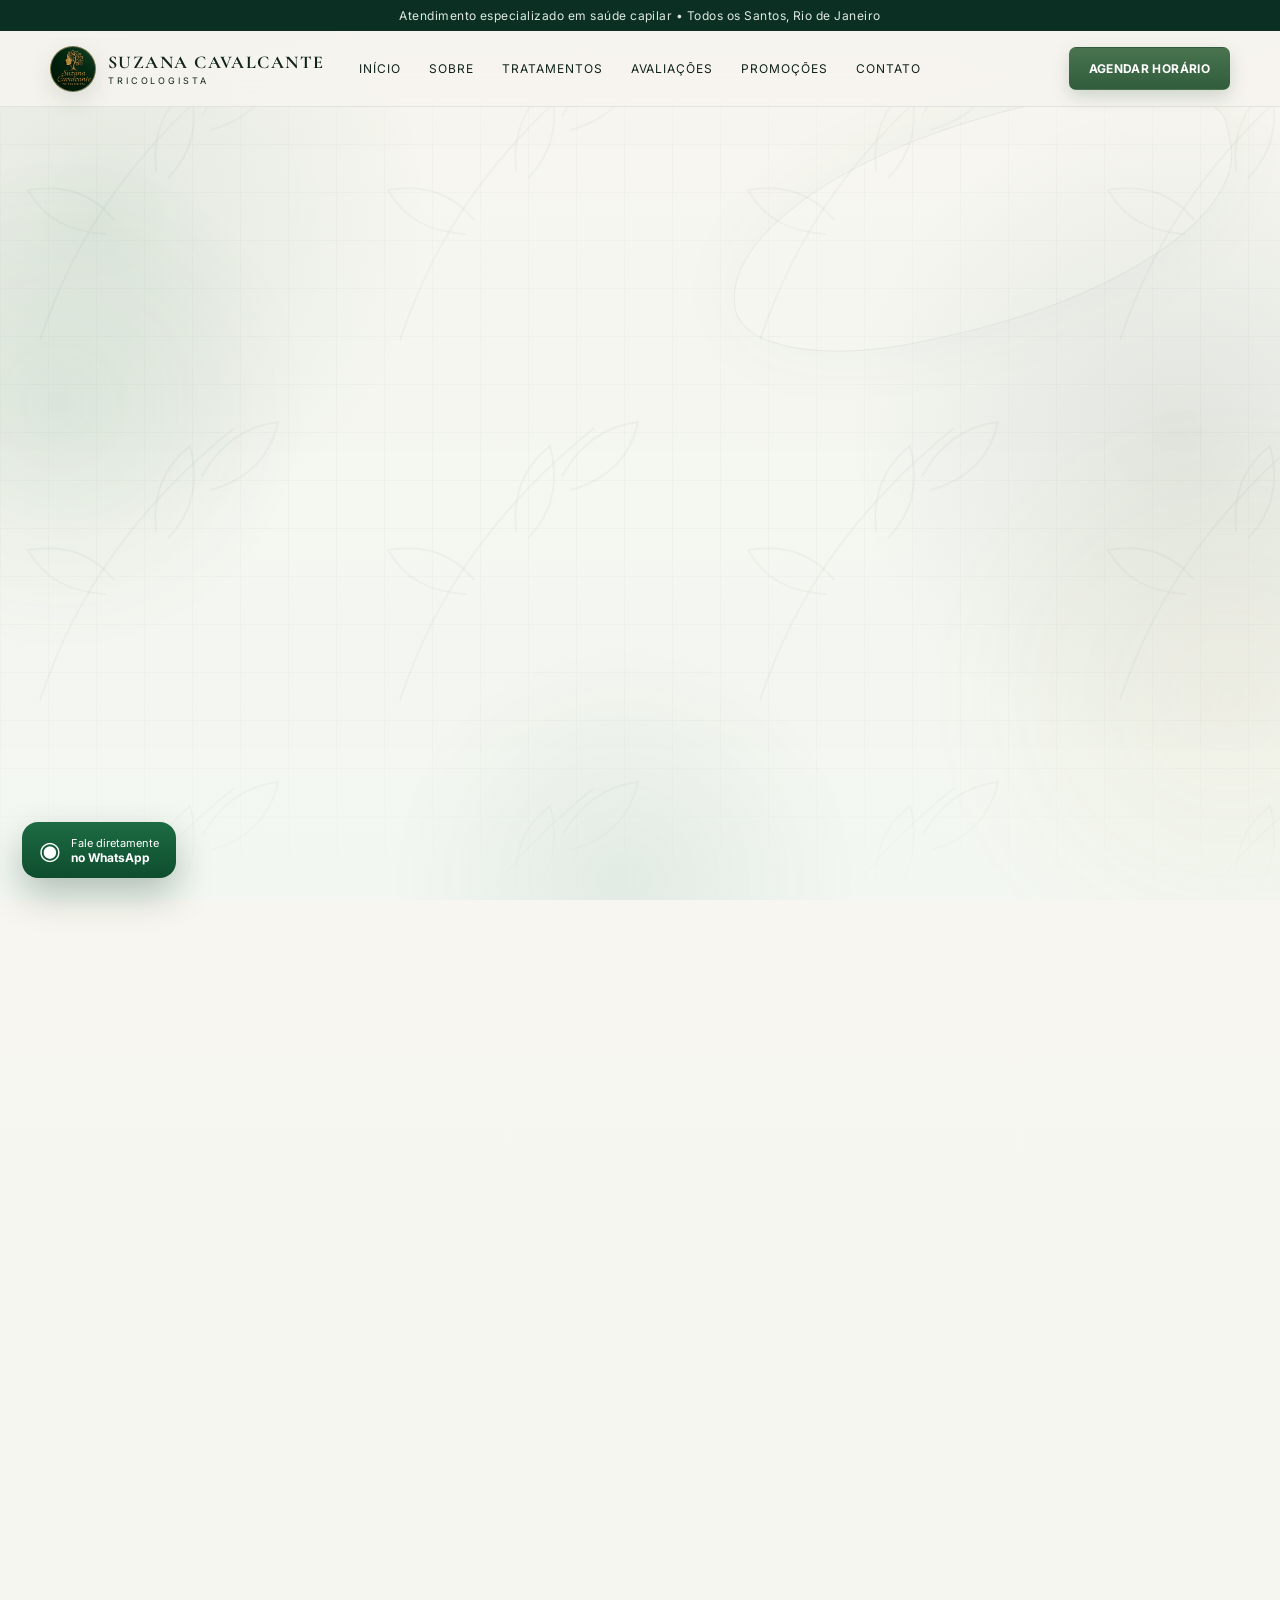
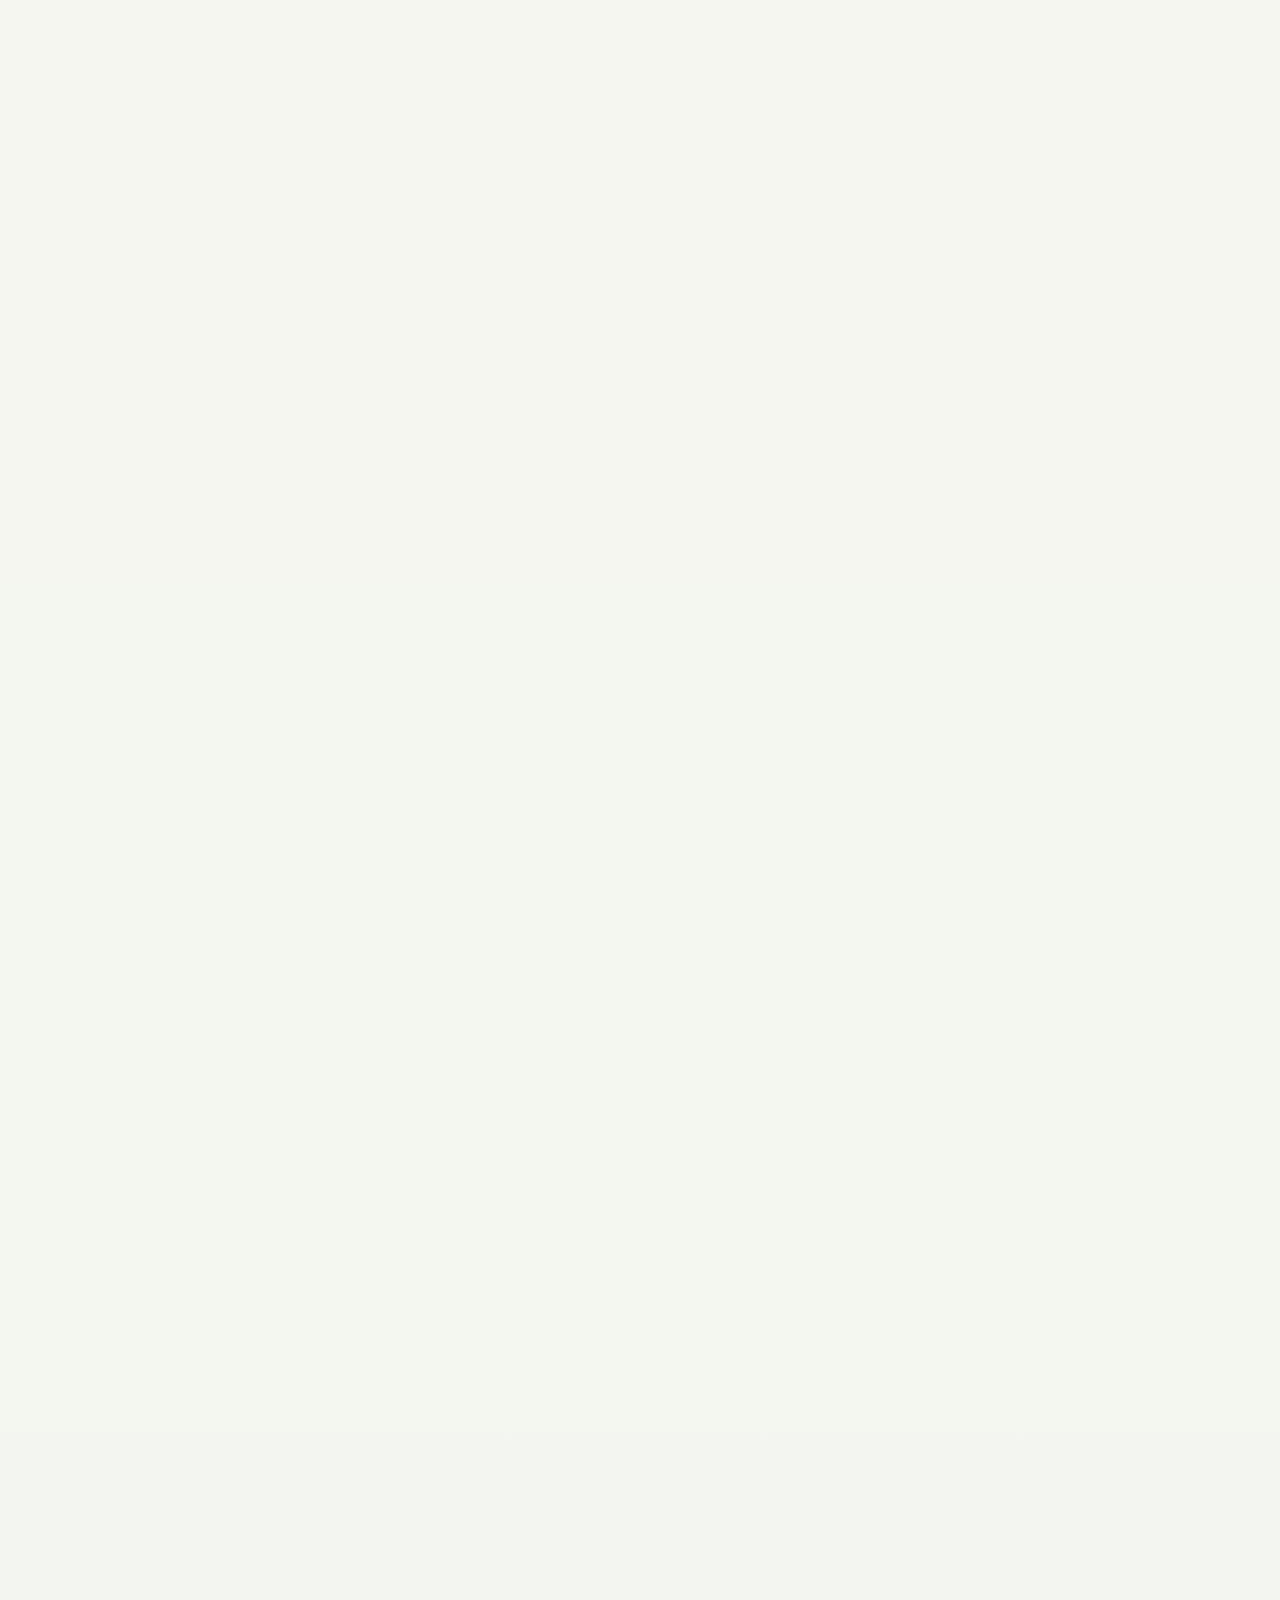
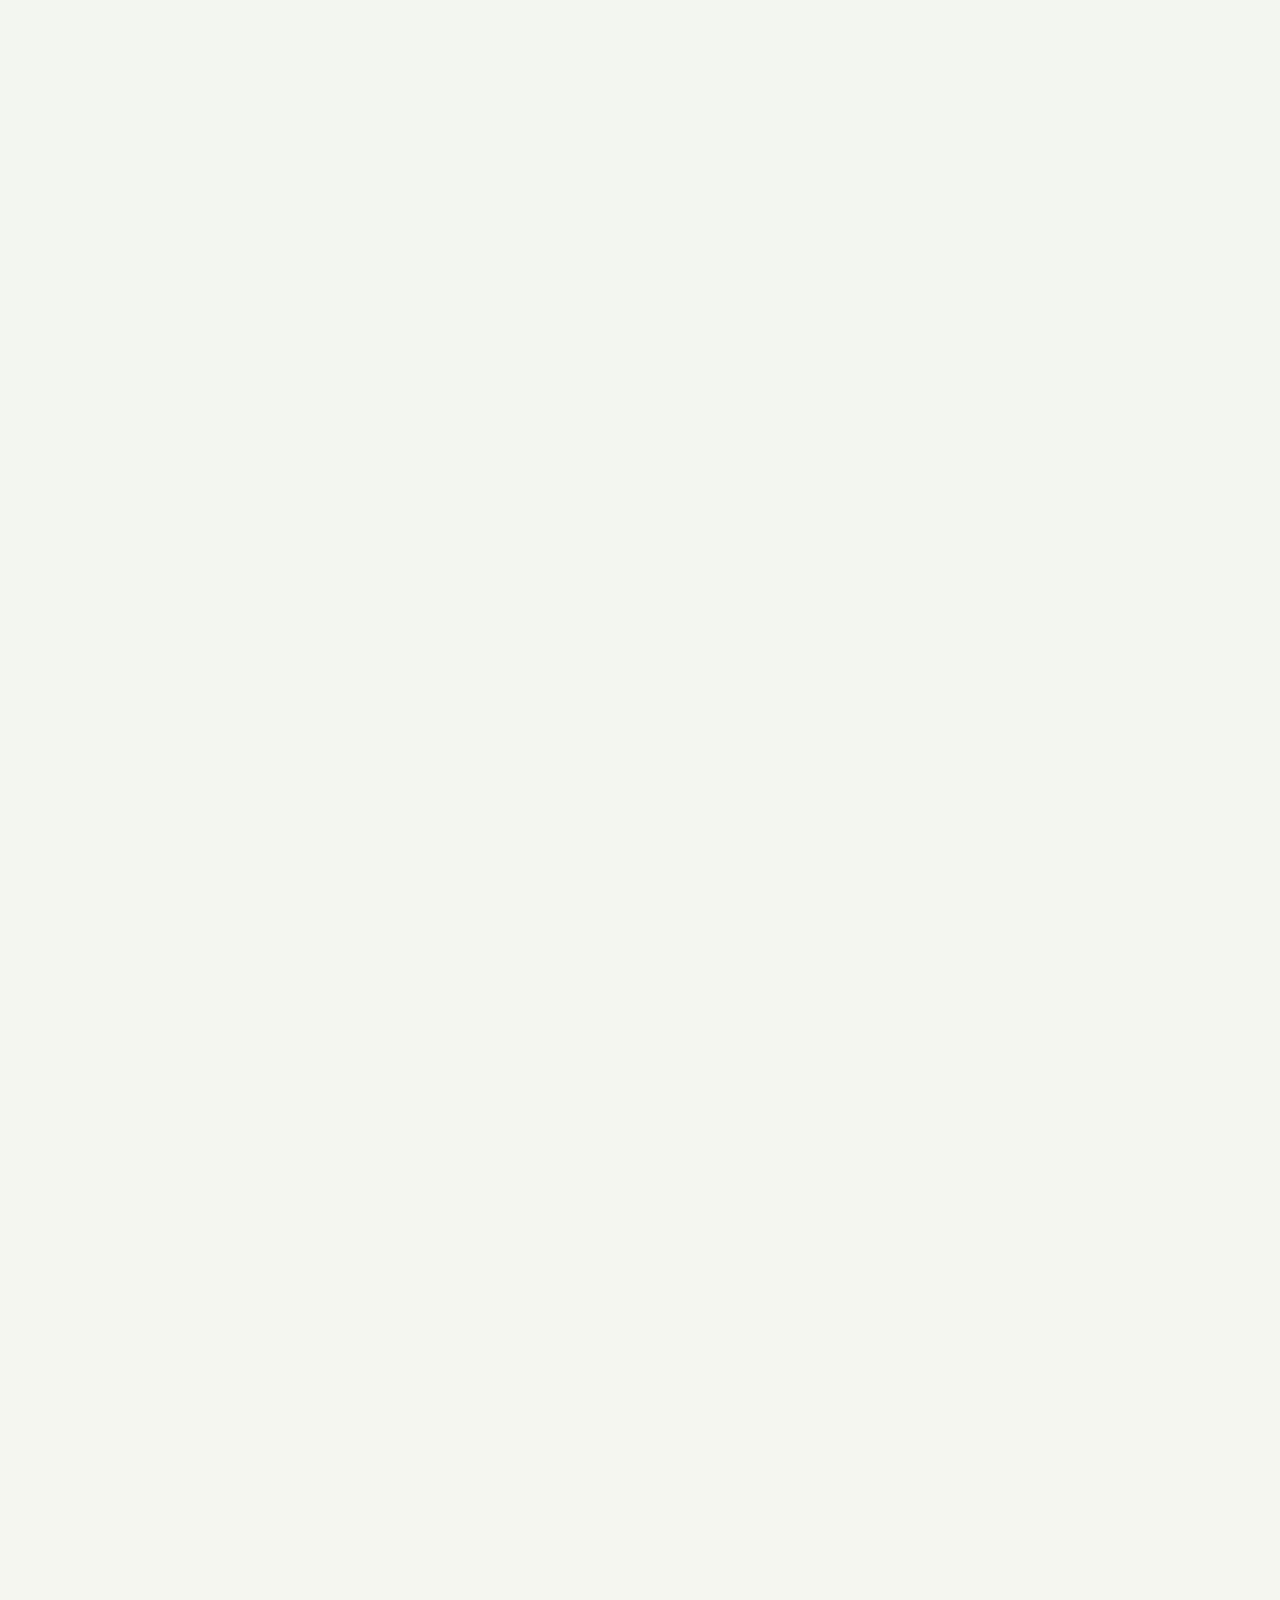
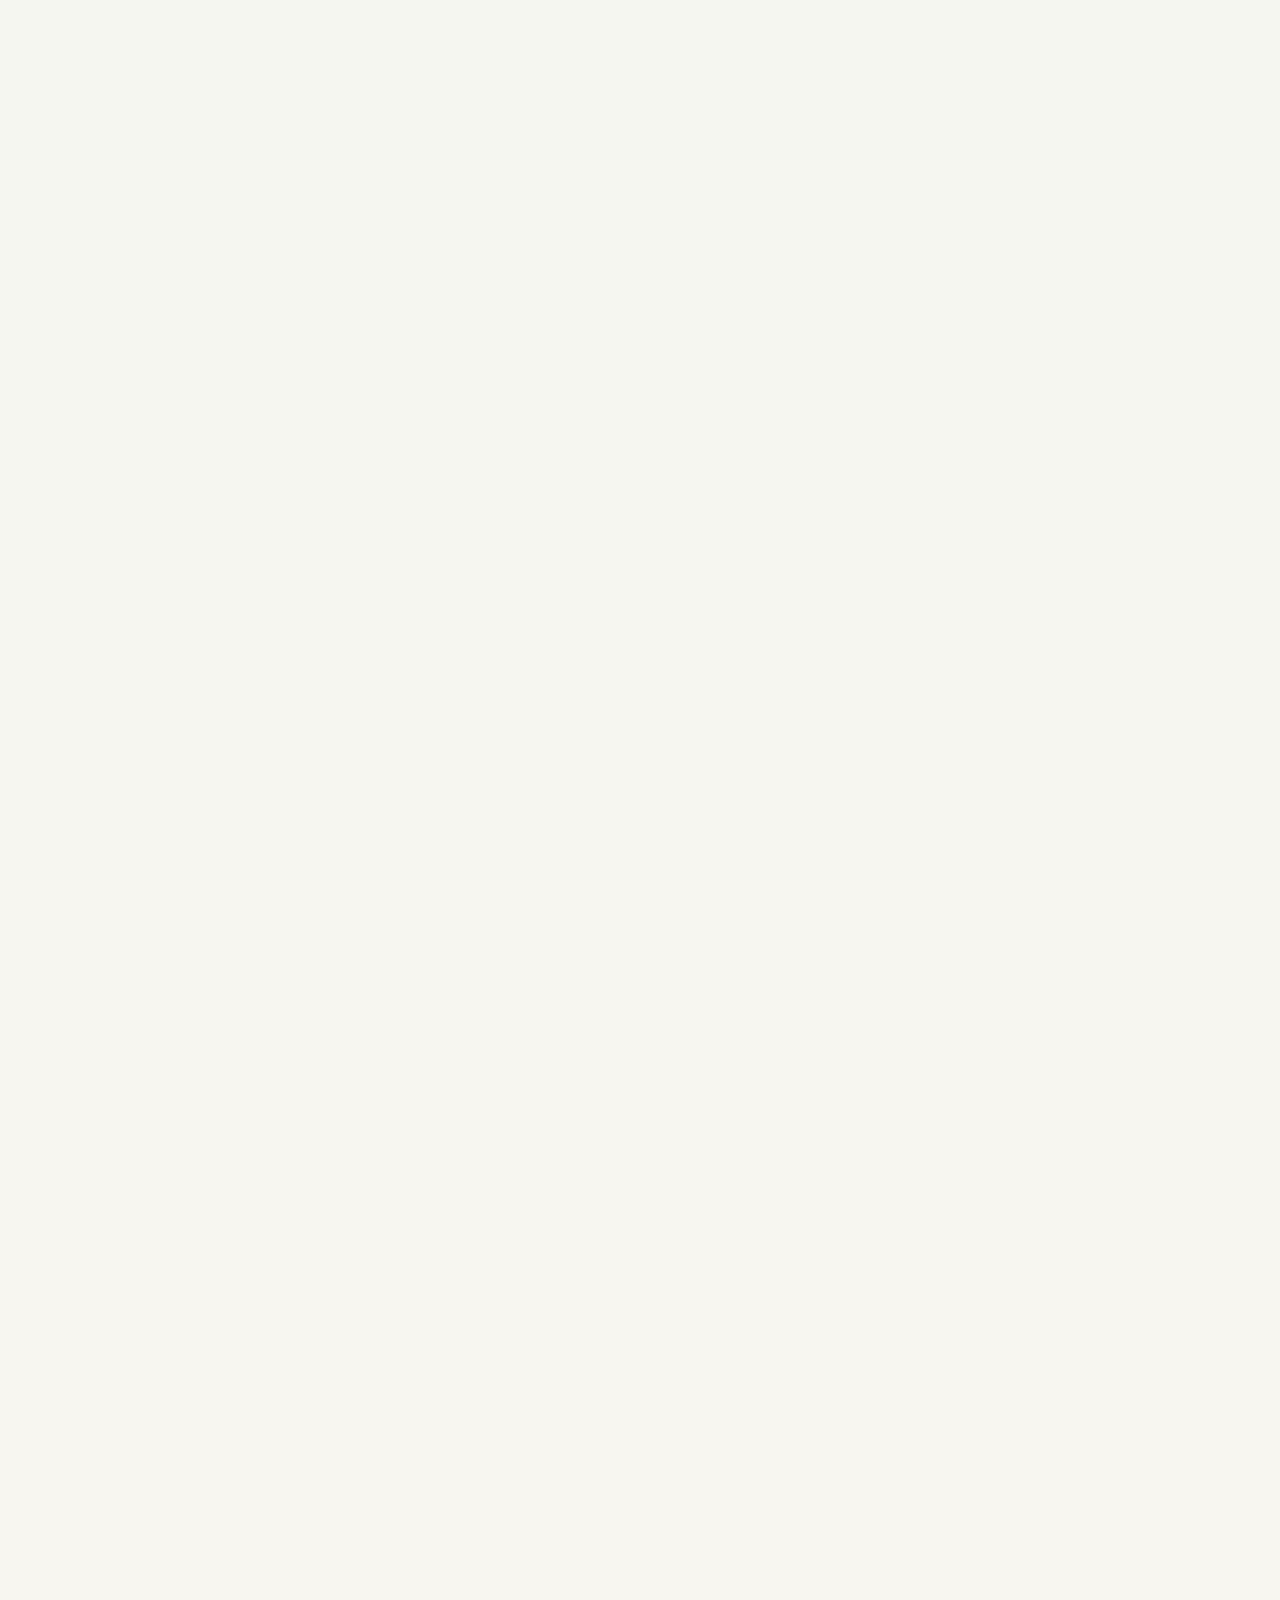
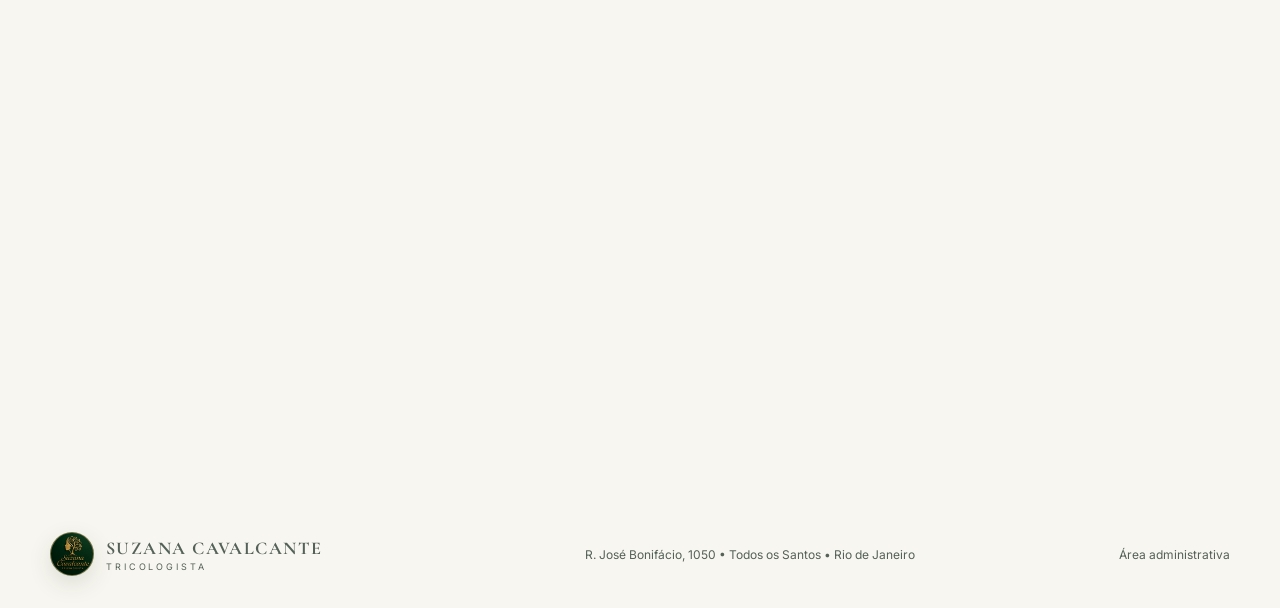
==== index.html @ 7ca91d5c "Add files via upload" ====
<!doctype html>
<html lang="pt-BR">
<head>
  <meta charset="utf-8" />
  <meta name="viewport" content="width=device-width, initial-scale=1" />
  <title>Dra. Suzana Cavalcante | Tricologia no Rio de Janeiro</title>
  <meta name="description" content="Avaliação tricoscópica, cuidado capilar personalizado e acompanhamento com a Dra. Suzana Cavalcante, no Rio de Janeiro." />
  <meta name="theme-color" content="#0b3023" />
  <link rel="preconnect" href="https://fonts.googleapis.com">
  <link rel="preconnect" href="https://fonts.gstatic.com" crossorigin>
  <link href="https://fonts.googleapis.com/css2?family=Cormorant+Garamond:ital,wght@0,600;0,700;1,600&family=Inter:wght@400;500;600;700&display=swap" rel="stylesheet">
  <link rel="stylesheet" href="styles.css" />
</head>
<body class="public-site">
  <div class="ambient-bg" aria-hidden="true"><i></i><i></i><i></i><span></span></div>
  <div class="topline">Atendimento especializado em saúde capilar • Todos os Santos, Rio de Janeiro</div>

  <header class="site-header" id="inicio">
    <a class="brand" href="#inicio" aria-label="Início"><span class="brand-mark"><img src="assets/logo-suzana.png" alt="Logo Suzana Cavalcante"></span><span><strong>SUZANA CAVALCANTE</strong><small>TRICOLOGISTA</small></span></a>
    <nav class="desktop-nav" aria-label="Principal"><a href="#inicio">Início</a><a href="#sobre">Sobre</a><a href="#tratamentos">Tratamentos</a><a href="#depoimentos">Avaliações</a><a href="#promocao">Promoções</a><a href="#contato">Contato</a></nav>
    <a class="btn btn-primary header-cta" href="#agendamento">Agendar horário</a>
    <button class="menu-btn" id="menuBtn" aria-label="Abrir menu">☰</button>
  </header>
  <nav class="mobile-nav" id="mobileNav"><a href="#inicio">Início</a><a href="#sobre">Sobre</a><a href="#tratamentos">Tratamentos</a><a href="#depoimentos">Avaliações</a><a href="#promocao">Promoções</a><a href="#contato">Contato</a><a href="#agendamento">Agendar horário</a></nav>

  <main>
    <section class="hero shell reveal premium-surface">
      <div class="hero-copy">
        <span class="eyebrow">TRICOLOGIA • SAÚDE DO COURO CABELUDO • TERAPIA CAPILAR</span>
        <h1 id="heroHeadline">Seu cabelo merece ser <em>compreendido</em> antes de ser tratado.</h1>
        <p id="heroSubtext">Queda, afinamento, oleosidade, coceira, descamação ou redução do volume podem ter diferentes causas. Por isso, aqui o tratamento não começa com um procedimento. <strong>Começa com uma investigação.</strong></p>
        <div class="hero-actions"><a class="btn btn-primary" href="#agendamento">Agendar uma avaliação</a><a class="btn btn-ghost" href="#sobre">Conhecer a Dra. Suzana</a></div>
        <div class="trust-row"><span>✓ Avaliação especializada</span><span>✓ Atendimento personalizado</span><span>✓ Acompanhamento individual</span></div>
      </div>
      <div class="hero-visual" id="heroVisual">
        <div class="botanical botanical-a">❧</div><div class="botanical botanical-b">❧</div>
        <div class="glass-orbit orbit-one"></div><div class="glass-orbit orbit-two"></div>
        <div class="experience-seal">EXPERIÊNCIA<br><strong>& DEDICAÇÃO</strong></div>
        <div class="photo-frame"><img id="heroImage" src="assets/suzana-hero.png" alt="Dra. Suzana Cavalcante" /></div>
        <div class="signature">Suzana Cavalcante<span>TRICOLOGISTA</span></div>
      </div>
    </section>

    <section class="care-method shell reveal section-glow" id="cuidado"><div class="section-heading"><span class="eyebrow green">CUIDADO INDIVIDUALIZADO</span><h2 id="careTitle">Não existe um tratamento perfeito para todo mundo. Existe o tratamento adequado para cada caso.</h2><p id="careText">Cada couro cabeludo é único. Durante o atendimento, avaliamos sua história, suas queixas, o couro cabeludo e os fios para compreender suas necessidades antes de definir qualquer protocolo.</p></div><div class="method-steps"><article><b>01</b><strong>Investigar</strong></article><article><b>02</b><strong>Entender</strong></article><article><b>03</b><strong>Tratar</strong></article><article><b>04</b><strong>Acompanhar</strong></article></div><p class="method-note">Sem protocolos genéricos e sem indicar procedimentos apenas porque são mais caros.</p></section>

    <section class="special-eval shell reveal premium-surface" id="avaliacao"><div class="section-heading"><span class="eyebrow">AVALIAÇÃO ESPECIALIZADA</span><h2>Tudo começa por aqui.</h2></div><div class="eval-grid"><article><span>01</span><h3>Consulta e anamnese</h3><p>Conversamos sobre sua queixa, quando ela começou, histórico, rotina e fatores que possam estar relacionados às alterações percebidas.</p></article><article><span>02</span><h3>Tricoscopia</h3><p>Uma análise detalhada do couro cabeludo e dos fios auxilia na identificação de alterações que precisam de atenção.</p></article><article><span>03</span><h3>Investigação laboratorial</h3><p>Quando houver indicação, exames laboratoriais podem complementar a investigação.</p></article><article><span>04</span><h3>Estratégia personalizada</h3><p>A partir da avaliação, é definido um plano de cuidados de acordo com as necessidades identificadas.</p></article></div><a class="btn btn-gold preselect-service" data-service="Avaliação Especializada" href="#agendamento">Quero agendar minha avaliação</a></section>

    <section class="treatments shell reveal" id="tratamentos"><div class="section-heading"><span class="eyebrow green">TRATAMENTOS</span><h2>Diferentes necessidades exigem diferentes estratégias.</h2><p>Os recursos terapêuticos são escolhidos de acordo com aquilo que for identificado durante a avaliação.</p></div><div class="treatment-grid" id="treatmentGrid"></div></section>

    <section class="philosophy shell reveal premium-surface" id="filosofia"><span class="eyebrow">MINHA FILOSOFIA</span><h2>Um tratamento eficiente não precisa ser o mais caro.</h2><p>Mais procedimentos não significam necessariamente um tratamento melhor. Acredito em utilizar aquilo que realmente possui propósito dentro do protocolo de cada paciente.</p><blockquote>“Não é sobre fazer tudo. É sobre fazer o que o seu caso precisa.”</blockquote><p>Meu compromisso é buscar uma estratégia coerente, personalizada e responsável, respeitando cada etapa do acompanhamento.</p></section>

    <section class="about shell reveal section-glow" id="sobre">
      <div class="about-art"><div class="about-photo glass-edge"><img src="assets/suzana-hero.png" alt="Dra. Suzana Cavalcante" /></div><div class="about-badge">30 anos de experiência no cuidado com cabelos</div></div>
      <div class="about-copy">
        <span class="eyebrow green">CONHEÇA A PROFISSIONAL</span>
        <h2 id="aboutTitle">Uma trajetória construída com coragem, experiência e propósito.</h2>
        <div id="aboutText" class="about-story"><p>Com 30 anos de experiência como cabeleireira, Suzana Cavalcante construiu sua vida profissional acompanhando de perto a relação das pessoas com os cabelos e com a autoestima.</p><p>Depois dos 50 anos, decidiu dar um novo passo na própria história: formou-se em Estética e aprofundou sua atuação em Tricologia. Hoje, reúne a experiência prática de décadas com um olhar técnico e individualizado para oferecer um atendimento acolhedor, cuidadoso e focado nas necessidades de cada pessoa.</p></div>
        <div class="mini-grid"><span><b>30 anos</b> de experiência capilar</span><span><b>Estética</b> formação profissional</span><span><b>Tricologia</b> atuação especializada</span><span><b>Atendimento</b> humano e individual</span></div>
      </div>
    </section>

    <section class="promo shell reveal premium-surface" id="promocao">
      <div class="promo-kicker">PROMOÇÃO<br>DA SEMANA</div>
      <div class="promo-body"><span class="eyebrow">DESTAQUE ESPECIAL</span><h2 id="promoTitle">SOS Queda Capilar</h2><p id="promoDescription">Para pacientes de primeira vez: avaliação especializada, tricoscopia, investigação das possíveis causas, orientação individualizada e planejamento inicial. São 4 encontros no total: avaliação + 3 sessões de tratamento capilar.</p><div class="promo-price" id="promoPriceWrap"><span id="promoOldPrice"></span><strong id="promoPrice"></strong></div></div>
      <div class="promo-side"><div class="product-art"><span></span><span></span><span></span></div><a class="btn btn-gold" href="#agendamento" id="promoCta">Quero meu SOS Queda Capilar</a></div>
    </section>

    <section class="appointments shell reveal" id="agendamento">
      <div class="section-heading"><span class="eyebrow green">AGENDAMENTO ONLINE</span><h2>Escolha seu horário com tranquilidade</h2><p>Você faz a solicitação em poucos passos. O horário fica pendente até a Dra. Suzana confirmar no painel.</p></div>
      <div class="booking-premium">
        <aside class="booking-guide glass-panel"><span class="eyebrow">PASSO A PASSO</span><h3>É simples agendar</h3><ol><li><b>1</b><div><strong>Escolha o atendimento</strong><span>Informe qual tipo de atendimento deseja.</span></div></li><li><b>2</b><div><strong>Selecione data e horário</strong><span>Você verá apenas horários livres.</span></div></li><li><b>3</b><div><strong>Preencha seus dados</strong><span>Nome e WhatsApp para receber o retorno.</span></div></li><li><b>4</b><div><strong>Aguarde a confirmação</strong><span>A Dra. Suzana analisa e confirma o pedido.</span></div></li></ol><div class="secure-note">✓ Seus dados são utilizados somente para organizar o atendimento.</div></aside>
        <div class="booking-card glass-light premium-surface">
          <div class="booking-progress"><span class="active"><b>1</b> Atendimento</span><span><b>2</b> Data e hora</span><span><b>3</b> Seus dados</span></div>
          <div class="booking-grid">
            <label>Tipo de atendimento<select id="serviceSelect"><option>Avaliação Especializada</option><option>SOS Queda Capilar</option><option>Queda Capilar</option><option>Oleosidade e Saúde do Couro Cabeludo</option><option>Afinamento e Rarefação</option><option>Detox e Terapia Capilar</option><option>Microagulhamento Capilar</option><option>Realinhamento Capilar</option><option>Retorno</option></select></label>
            <label>Data desejada<input id="dateInput" type="date" /></label>
            <div class="slots"><span>Horários disponíveis</span><small>Selecione uma opção abaixo.</small><div id="slots"></div></div>
            <label>Seu nome completo<input id="nameInput" type="text" placeholder="Digite seu nome" /></label>
            <label>Seu WhatsApp<input id="phoneInput" type="tel" placeholder="(21) 99999-9999" /></label>
            <label class="full">Observações <small>(opcional)</small><textarea id="notesInput" rows="3" placeholder="Se quiser, deixe uma observação para a Dra. Suzana"></textarea></label>
          </div>
          <div class="booking-summary" id="bookingSummary"><span>Seu pedido</span><strong>Escolha uma data e um horário</strong><small>Após enviar, você receberá a confirmação da clínica.</small></div>
          <div class="booking-confirm-row"><div><strong>Solicitação sem pagamento</strong><span>O envio não confirma automaticamente o horário.</span></div><button class="btn btn-primary" id="bookBtn" type="button">Enviar solicitação →</button></div>
          <p class="booking-status" id="bookingStatus"></p>
        </div>
      </div>
    </section>

    <section class="reviews-section shell reveal" id="depoimentos">
      <div class="reviews-intro centered"><span class="eyebrow green">SUA EXPERIÊNCIA IMPORTA</span><h2>Conte para a Dra. Suzana como foi seu atendimento.</h2><p>Seu comentário será enviado para análise e só será publicado depois da aprovação da profissional.</p></div>
      <div class="review-form-card glass-light premium-surface review-form-wide">
        <div class="review-form-head"><div><small>DEIXE SUA AVALIAÇÃO</small><h3>Como foi sua experiência?</h3><p>Leva menos de um minuto.</p></div><span class="review-heart">♡</span></div>
        <div class="review-fields-grid"><label>Seu nome<input id="reviewName" type="text" placeholder="Digite seu nome" /></label><div class="rating-picker"><span>Sua nota</span><div id="starPicker" aria-label="Escolha de 1 a 5 estrelas"><button data-rating="1" aria-label="1 estrela">★</button><button data-rating="2" aria-label="2 estrelas">★</button><button data-rating="3" aria-label="3 estrelas">★</button><button data-rating="4" aria-label="4 estrelas">★</button><button data-rating="5" aria-label="5 estrelas">★</button></div><small id="ratingLabel">Selecione de 1 a 5 estrelas</small></div></div>
        <label>Seu comentário<textarea id="reviewComment" rows="4" placeholder="Conte como foi seu atendimento, o cuidado recebido e sua experiência"></textarea></label>
        <label class="photo-upload">Sua foto <small>(opcional)</small><input id="reviewPhoto" type="file" accept="image/png,image/jpeg,image/webp" /><span>Adicionar uma foto opcional</span></label>
        <div class="review-submit-row"><button class="btn btn-primary" id="sendReview" type="button">Enviar minha avaliação</button><p id="reviewStatus" class="review-status"></p></div>
      </div>
      <div class="approved-reviews-block">
        <div class="approved-title"><div><span class="eyebrow green">EXPERIÊNCIAS REAIS</span><h2>Avaliações aprovadas</h2></div><div class="rating-summary"><strong id="ratingAverage">5,0</strong><div><div class="stars">★★★★★</div><small id="ratingCount">Experiências compartilhadas</small></div></div></div>
        <div class="testimonial-track responsive-reviews" id="testimonialTrack"></div>
      </div>
    </section>
    <section class="faq shell reveal"><div class="section-heading"><span class="eyebrow green">DÚVIDAS FREQUENTES</span><h2>Antes da sua avaliação</h2></div><div class="faq-list"><details><summary>Como funciona a primeira avaliação?</summary><p>A Dra. Suzana conversa com você, entende sua queixa e realiza a avaliação necessária para orientar os próximos passos.</p></details><details><summary>Preciso levar exames?</summary><p>Se você tiver exames recentes relacionados ao seu quadro, pode levá-los. A necessidade de outros exames poderá ser orientada durante o atendimento.</p></details><details><summary>Como faço para agendar?</summary><p>Use o formulário de agendamento desta página ou fale diretamente pelo WhatsApp.</p></details></div></section>

    <section class="final-cta reveal premium-surface"><div><span class="eyebrow">CUIDADO PERSONALIZADO</span><h2>Seu cabelo conta uma história.<br><em>Cuide dele com quem entende.</em></h2></div><div><a class="btn btn-gold" href="#agendamento">Agendar minha avaliação</a><a class="btn btn-light" target="_blank" rel="noopener" href="https://wa.me/5521983820045">Falar com a Dra. Suzana</a></div></section>
  </main>

  <a class="whatsapp-float" target="_blank" rel="noopener" href="https://wa.me/5521983820045" aria-label="WhatsApp"><span>◉</span><div>Fale diretamente<br><strong>no WhatsApp</strong></div></a>
  <footer><div class="brand footer-brand"><span class="brand-mark"><img src="assets/logo-suzana.png" alt="Logo Suzana Cavalcante"></span><span><strong>SUZANA CAVALCANTE</strong><small>TRICOLOGISTA</small></span></div><div>R. José Bonifácio, 1050 • Todos os Santos • Rio de Janeiro</div><div><a href="admin.html">Área administrativa</a></div></footer>
  <script src="app.js"></script>
</body>
</html>
---- styles.css ----
:root{--off:#f7f5ef;--forest:#0b3023;--forest2:#103b2a;--green:#365e40;--gold:#c9a45c;--ink:#10231b;--muted:#657169;--line:#dedfd8;--white:#fff;--shadow:0 18px 60px rgba(11,48,35,.12)}*{box-sizing:border-box}html{scroll-behavior:smooth}body{margin:0;background:var(--off);color:var(--ink);font-family:Inter,system-ui,sans-serif}a{color:inherit;text-decoration:none}button,input,select,textarea{font:inherit}.topline{background:var(--forest);color:#dfe9e2;text-align:center;padding:8px 18px;font-size:12px;letter-spacing:.04em}.site-header{height:76px;background:rgba(247,245,239,.95);backdrop-filter:blur(12px);display:grid;grid-template-columns:1fr auto 1fr;align-items:center;padding:0 max(24px,calc((100vw - 1180px)/2));position:sticky;top:0;z-index:30;border-bottom:1px solid rgba(16,35,27,.07)}.brand{display:inline-flex;align-items:center;gap:12px}.brand-mark{width:42px;height:42px;border:1px solid var(--gold);border-radius:50%;display:grid;place-items:center;font-family:"Cormorant Garamond";font-size:20px;color:var(--forest)}.brand strong{display:block;font-family:"Cormorant Garamond";font-size:18px;letter-spacing:.08em}.brand small{display:block;font-size:9px;letter-spacing:.32em;margin-top:2px}.desktop-nav{display:flex;gap:28px;font-size:12px;text-transform:uppercase;letter-spacing:.08em}.desktop-nav a{position:relative}.desktop-nav a:after{content:"";position:absolute;height:1px;background:var(--gold);left:0;right:100%;bottom:-7px;transition:.25s}.desktop-nav a:hover:after{right:0}.header-cta{justify-self:end}.menu-btn{display:none;background:none;border:0;font-size:26px}.mobile-nav{display:none}.shell{width:min(1180px,calc(100% - 40px));margin-inline:auto}.btn{display:inline-flex;align-items:center;justify-content:center;border-radius:7px;padding:13px 19px;border:1px solid transparent;font-weight:700;font-size:12px;letter-spacing:.03em;text-transform:uppercase;cursor:pointer;transition:.25s}.btn:hover{transform:translateY(-2px)}.btn-primary{background:linear-gradient(180deg,#4a744f,#315d3d);color:#fff;box-shadow:0 7px 18px rgba(18,64,38,.18)}.btn-gold{background:linear-gradient(180deg,#e1c47f,#c39b4e);color:#1f2a22}.btn-outline{border-color:#bec8c1;background:transparent;color:var(--forest)}.btn-light{background:#fff;color:var(--forest)}.hero{margin-top:24px;min-height:520px;display:grid;grid-template-columns:1.05fr .95fr;border-radius:20px;overflow:hidden;background:radial-gradient(circle at 80% 20%,#174d36 0,transparent 35%),linear-gradient(120deg,#08281c,#0d3a28 58%,#092719);box-shadow:var(--shadow);position:relative}.hero:before{content:"";position:absolute;inset:0;background:linear-gradient(90deg,rgba(255,255,255,.02),transparent);pointer-events:none}.hero-copy{padding:64px 52px;display:flex;flex-direction:column;justify-content:center;color:#fff;z-index:2}.eyebrow{font-size:11px;letter-spacing:.18em;color:#d6b568;font-weight:700}.eyebrow.green{color:var(--green)}h1,h2{font-family:"Cormorant Garamond",serif}.hero h1{font-size:62px;line-height:.92;margin:14px 0 20px;font-weight:600;max-width:560px}.hero h1 em{display:block;color:#d9b56c;font-weight:600}.hero p{color:#d7e2dc;max-width:530px;line-height:1.7}.hero-actions{display:flex;align-items:center;gap:18px;margin-top:18px}.video-link{border:0;background:transparent;color:#fff;display:flex;align-items:center;gap:9px;cursor:pointer;text-transform:uppercase;font-size:10px;font-weight:700}.play{width:38px;height:38px;border-radius:50%;background:#fff;color:var(--forest);display:grid;place-items:center;box-shadow:0 0 0 3px rgba(201,164,92,.55)}.trust-row{display:flex;gap:20px;flex-wrap:wrap;margin-top:30px;font-size:11px;color:#b9cbbf}.hero-visual{position:relative;min-height:520px;overflow:hidden}.photo-frame{position:absolute;inset:20px 20px 0 0;border-radius:18px 18px 0 0;overflow:hidden;mask-image:linear-gradient(to top,transparent 0,#000 16%,#000 100%)}.photo-frame:after{content:"";position:absolute;inset:0;background:linear-gradient(90deg,rgba(11,48,35,.65) 0%,rgba(11,48,35,.1) 35%,rgba(11,48,35,.08) 70%,rgba(11,48,35,.35));mix-blend-mode:multiply}.photo-frame img{width:100%;height:100%;object-fit:cover;object-position:center 58%;filter:saturate(.72) contrast(1.03)}.experience-seal{position:absolute;z-index:4;right:35px;top:110px;width:112px;height:112px;border:1px solid #e5c781;border-radius:50%;display:grid;place-items:center;text-align:center;color:#f2e4c4;font-size:10px;background:rgba(201,164,92,.15);box-shadow:0 0 0 6px rgba(201,164,92,.08)}.experience-seal strong{display:block;font-size:11px}.signature{position:absolute;right:38px;bottom:38px;z-index:5;color:#d5b466;font-family:"Cormorant Garamond";font-size:27px;font-style:italic}.signature span{display:block;font-family:Inter;font-size:8px;letter-spacing:.28em;color:#fff;text-align:right}.botanical{position:absolute;color:#7e986e;opacity:.4;font-size:130px;z-index:3;transform:rotate(-35deg)}.botanical-a{right:18px;top:18px}.botanical-b{left:15px;bottom:-30px;transform:rotate(150deg)}.feature-strip{display:grid;grid-template-columns:repeat(4,1fr);gap:12px;margin-top:-1px;background:#f4f2ec;padding:20px;border-radius:0 0 16px 16px;box-shadow:var(--shadow)}.feature-strip article{background:#faf9f5;border:1px solid #e6e2d9;border-radius:10px;padding:18px;display:flex;gap:13px;transition:.25s}.feature-strip article:hover{transform:translateY(-4px);box-shadow:0 12px 30px rgba(15,50,33,.08)}.feature-strip .icon{font-size:24px;color:var(--green)}.feature-strip h3{font-size:12px;text-transform:uppercase;margin:0 0 8px}.feature-strip p{font-size:11px;line-height:1.6;color:#606c64;margin:0}.about{display:grid;grid-template-columns:.9fr 1.1fr;gap:64px;align-items:center;padding-top:90px;padding-bottom:90px}.about-art{position:relative}.about-photo{height:500px;border-radius:24px;overflow:hidden;box-shadow:var(--shadow)}.about-photo img{width:100%;height:100%;object-fit:cover;object-position:center 56%;filter:saturate(.8)}.about-badge{position:absolute;right:-20px;bottom:30px;background:#fff;padding:18px 22px;border-left:4px solid var(--gold);box-shadow:var(--shadow);font-size:12px;font-weight:700;max-width:210px}.about-copy h2,.section-heading h2,.contact-card h2{font-size:46px;line-height:1.05;margin:10px 0 20px}.about-copy p{line-height:1.8;color:var(--muted)}.mini-grid{display:grid;grid-template-columns:repeat(2,1fr);gap:12px;margin-top:24px}.mini-grid span{border:1px solid var(--line);padding:14px;border-radius:8px;background:#fbfaf6;font-size:12px}.promo{min-height:210px;background:linear-gradient(105deg,#0a2b1f,#0b3928 60%,#0a261d);border-radius:18px;color:#fff;display:grid;grid-template-columns:220px 1fr 280px;align-items:center;overflow:hidden;position:relative;box-shadow:var(--shadow);margin-bottom:90px}.promo:before,.promo:after{content:"❧";position:absolute;color:#71896d;opacity:.25;font-size:160px}.promo:before{left:140px;top:-65px;transform:rotate(-25deg)}.promo:after{right:240px;bottom:-120px}.promo-kicker{font-family:"Cormorant Garamond";font-size:26px;color:#d7b66e;line-height:1.1;padding-left:38px;z-index:2}.promo-body{padding:35px;z-index:2}.promo-body h2{font-size:36px;margin:6px 0}.promo-body p{font-size:13px;max-width:560px;color:#d6e0da}.promo-price{display:flex;gap:14px;align-items:center;margin-top:13px}.promo-price span{text-decoration:line-through;color:#a7b3ac}.promo-price strong{font-size:22px}.promo-side{display:flex;flex-direction:column;align-items:center;gap:14px;z-index:2}.product-art{height:100px;display:flex;align-items:flex-end;gap:7px}.product-art span{display:block;width:34px;height:76px;background:linear-gradient(180deg,#fff,#d8ddd8);border-radius:7px 7px 2px 2px;box-shadow:0 8px 18px #0004}.product-art span:nth-child(2){height:105px;width:44px}.product-art span:nth-child(3){height:88px;width:29px}.appointments{padding-bottom:90px}.section-heading{text-align:center;max-width:720px;margin:0 auto 32px}.section-heading p{color:var(--muted)}.booking-card{background:#fff;border:1px solid #e0e2dc;border-radius:18px;padding:26px;box-shadow:var(--shadow);max-width:980px;margin:auto}.booking-steps{display:grid;grid-template-columns:repeat(4,1fr);gap:8px;margin-bottom:25px}.booking-steps span{padding:11px;border-radius:8px;background:#f0f2ed;color:#7a857f;text-align:center;font-size:11px;text-transform:uppercase;font-weight:700}.booking-steps .active{background:var(--forest);color:#fff}.booking-grid{display:grid;grid-template-columns:repeat(2,1fr);gap:16px}.booking-grid label,.form-panel label{font-size:12px;font-weight:700;display:flex;flex-direction:column;gap:8px}.booking-grid input,.booking-grid select,.booking-grid textarea,.form-panel input,.form-panel select,.form-panel textarea{border:1px solid #d7ddd8;border-radius:8px;padding:12px;background:#fbfcfa;outline:none}.booking-grid input:focus,.booking-grid select:focus,.booking-grid textarea:focus{border-color:var(--green);box-shadow:0 0 0 3px rgba(54,94,64,.1)}.full{grid-column:1/-1}.slots{grid-column:1/-1}.slots>span{font-size:12px;font-weight:700}.slots div{display:flex;flex-wrap:wrap;gap:8px;margin-top:10px}.slot{border:1px solid #ccd5ce;background:#fff;border-radius:6px;padding:9px 13px;cursor:pointer;font-size:12px}.slot.selected{background:var(--forest);color:#fff}.booking-card>.btn{margin-top:20px}.booking-status{font-size:12px;color:var(--green)}.testimonials{display:grid;grid-template-columns:240px 1fr;gap:20px;align-items:stretch;margin-bottom:90px}.rating-panel{background:#fff;border:1px solid #e2e2dc;border-radius:14px;padding:24px}.rating-panel>span{font-family:"Cormorant Garamond";font-weight:700;font-size:20px;display:block}.rating-panel strong{display:block;font-size:48px;margin-top:20px}.stars{color:#d2a749;letter-spacing:2px}.rating-panel small{color:#7a857f}.testimonial-track{display:grid;grid-auto-flow:column;grid-auto-columns:minmax(250px,1fr);gap:14px;overflow-x:auto;scroll-snap-type:x mandatory;padding-bottom:4px}.testimonial-track article{scroll-snap-align:start;background:#fff;border:1px solid #e3e3dd;border-radius:14px;padding:23px;min-height:180px}.testimonial-track p{line-height:1.7;color:#4f5e55}.testimonial-track strong{font-size:12px}.location{display:grid;grid-template-columns:.9fr 1.1fr;gap:18px;margin-bottom:90px}.contact-card{background:#fff;border-radius:18px;padding:36px;box-shadow:var(--shadow)}.contact-card p{line-height:1.7;color:#56645c}.contact-actions{display:flex;gap:10px;margin-top:24px}.location iframe{width:100%;height:100%;min-height:440px;border:0;border-radius:18px;box-shadow:var(--shadow);filter:saturate(.75)}.faq{padding-bottom:90px}.faq-list{max-width:860px;margin:auto}.faq-list details{background:#fff;border:1px solid #e1e3dc;border-radius:12px;padding:18px 20px;margin-bottom:10px}.faq-list summary{font-weight:700;cursor:pointer}.faq-list p{color:var(--muted);line-height:1.7}.final-cta{background:var(--forest);color:#fff;padding:55px max(24px,calc((100vw - 1180px)/2));display:flex;align-items:center;justify-content:space-between;gap:30px}.final-cta h2{font-size:42px;margin:8px 0 0}.final-cta h2 em{color:#d8b770}.final-cta>div:last-child{display:flex;gap:10px;flex-wrap:wrap}footer{padding:32px max(24px,calc((100vw - 1180px)/2));display:grid;grid-template-columns:1fr 1fr auto;align-items:center;gap:20px;font-size:12px;color:#536158}.footer-brand .brand-mark{width:36px;height:36px}.whatsapp-float{position:fixed;left:22px;bottom:22px;background:linear-gradient(180deg,#1d6b43,#0e4d2e);color:white;border-radius:16px;padding:13px 17px;display:flex;align-items:center;gap:10px;box-shadow:0 16px 36px rgba(8,51,30,.28);z-index:20;font-size:11px}.whatsapp-float>span{font-size:25px}.whatsapp-float strong{font-size:12px}.modal{position:fixed;inset:0;background:#0008;display:none;place-items:center;z-index:60}.modal.open{display:grid}.modal-box{background:#fff;border-radius:16px;padding:30px;max-width:420px;width:calc(100% - 40px);position:relative}.modal-box button{position:absolute;right:12px;top:10px;background:none;border:0;font-size:24px}.reveal{opacity:0;transform:translateY(18px);transition:.7s ease}.reveal.visible{opacity:1;transform:none}
/* admin */.admin-body{display:grid;grid-template-columns:270px 1fr;min-height:100vh;background:#f3f1eb}.admin-sidebar{background:var(--forest);color:#fff;padding:24px 18px;display:flex;flex-direction:column;position:sticky;top:0;height:100vh}.admin-sidebar .brand{color:#fff}.admin-sidebar .brand-mark{color:#e4c77f}.admin-sidebar nav{display:grid;gap:6px;margin-top:36px}.admin-sidebar nav button{border:0;background:transparent;color:#c7d4cc;text-align:left;padding:12px 14px;border-radius:8px;cursor:pointer}.admin-sidebar nav button.active,.admin-sidebar nav button:hover{background:#ffffff12;color:#fff}.admin-back{margin-top:auto;color:#fff;border-color:#ffffff55}.admin-main{padding:30px}.admin-top{display:flex;justify-content:space-between;align-items:center;margin-bottom:25px}.admin-top small{letter-spacing:.15em;color:#6d7b73}.admin-top h1{margin:4px 0 0;font-size:36px}.admin-dot{width:44px;height:44px;border-radius:50%;background:var(--forest);color:#fff;display:grid;place-items:center;font-family:"Cormorant Garamond"}.admin-tab{display:none}.admin-tab.active{display:block}.admin-cards{display:grid;grid-template-columns:repeat(4,1fr);gap:14px;margin-bottom:18px}.admin-cards article,.admin-panel{background:#fff;border:1px solid #e1e2dc;border-radius:14px;padding:20px}.admin-cards span{font-size:11px;color:#6f7a74;text-transform:uppercase}.admin-cards strong{display:block;font-size:28px;margin-top:8px}.admin-panel h2{font-size:28px;margin-top:0}.booking-list{display:grid;gap:10px}.booking-item{border:1px solid #e1e4de;border-radius:10px;padding:13px 15px;display:flex;justify-content:space-between;gap:18px;font-size:12px}.booking-item strong{display:block}.booking-item span{color:#6d7871}.form-panel{max-width:780px}.form-panel>label{margin-bottom:16px}.switch-row{flex-direction:row!important;justify-content:space-between;align-items:center;border:1px solid #e1e3de;padding:13px;border-radius:9px}.two-col{display:grid;grid-template-columns:1fr 1fr;gap:14px}.spec-card{background:#f4f5f1;border:1px solid #dfe3dc;border-radius:10px;padding:16px;display:grid;gap:7px;margin-bottom:18px;font-size:12px}.hero-preview{height:320px;border-radius:12px;overflow:hidden;background:var(--forest);margin:12px 0 18px}.hero-preview img{width:100%;height:100%;object-fit:cover;object-position:center}.empty-state{padding:40px;text-align:center;background:#f6f6f2;border-radius:10px;color:#7d8781}.muted{color:#768078;font-size:12px}.availability-day{display:grid;grid-template-columns:140px 1fr 1fr auto;gap:12px;align-items:center;padding:11px 0;border-bottom:1px solid #eceee9}.availability-day input{border:1px solid #d7ddd8;border-radius:7px;padding:9px}.availability-day label{display:flex;align-items:center;gap:7px;font-size:12px}
@media(max-width:980px){.site-header{grid-template-columns:1fr auto;padding:0 20px}.desktop-nav,.header-cta{display:none}.menu-btn{display:block}.mobile-nav.open{display:grid;position:fixed;top:109px;left:16px;right:16px;background:#fff;z-index:40;padding:15px;border-radius:12px;box-shadow:var(--shadow)}.mobile-nav a{padding:12px;border-bottom:1px solid #eceee9}.hero{grid-template-columns:1fr;min-height:auto}.hero-copy{padding:46px 30px 20px}.hero h1{font-size:50px}.hero-visual{min-height:480px}.photo-frame{inset:0 12% 0}.feature-strip{grid-template-columns:repeat(2,1fr)}.about{grid-template-columns:1fr;gap:35px}.about-art{max-width:650px;margin:auto}.promo{grid-template-columns:1fr;padding:28px}.promo-kicker{padding:0}.promo-body{padding:12px 0}.promo-side{align-items:flex-start}.testimonials,.location{grid-template-columns:1fr}.final-cta{flex-direction:column;align-items:flex-start}footer{grid-template-columns:1fr}.admin-body{grid-template-columns:1fr}.admin-sidebar{position:static;height:auto}.admin-sidebar nav{grid-template-columns:repeat(3,1fr)}.admin-back{margin-top:18px}.admin-main{padding:20px}.admin-cards{grid-template-columns:repeat(2,1fr)}}
@media(max-width:640px){.topline{font-size:10px}.site-header{height:66px}.brand strong{font-size:15px}.brand small{font-size:7px}.brand-mark{width:36px;height:36px}.shell{width:min(100% - 24px,1180px)}.hero{margin-top:12px;border-radius:16px}.hero-copy{padding:34px 22px 16px}.hero h1{font-size:43px}.hero p{font-size:13px}.hero-actions{align-items:flex-start;flex-direction:column}.trust-row{gap:10px;flex-direction:column}.hero-visual{min-height:430px}.photo-frame{inset:0}.experience-seal{width:85px;height:85px;right:18px;top:32px;font-size:8px}.signature{right:18px;bottom:22px;font-size:22px}.feature-strip{grid-template-columns:1fr;padding:12px}.about{padding-top:60px;padding-bottom:60px}.about-photo{height:420px}.about-badge{right:10px}.about-copy h2,.section-heading h2,.contact-card h2{font-size:37px}.promo{margin-bottom:60px}.booking-card{padding:16px}.booking-steps{grid-template-columns:1fr 1fr}.booking-grid{grid-template-columns:1fr}.full,.slots{grid-column:auto}.testimonial-track{grid-auto-columns:85%}.location iframe{min-height:320px}.contact-actions{flex-direction:column}.final-cta{padding:40px 20px}.final-cta h2{font-size:36px}.whatsapp-float{left:12px;bottom:12px;padding:11px 13px}.admin-sidebar nav{grid-template-columns:1fr 1fr}.admin-cards{grid-template-columns:1fr}.two-col{grid-template-columns:1fr}.availability-day{grid-template-columns:1fr 1fr}.availability-day>strong{grid-column:1/-1}.availability-day label{grid-column:1/-1}}
/* premium polish v2 */
:root{--glass:rgba(255,255,255,.11);--glass-border:rgba(255,255,255,.22);--gold-glow:rgba(201,164,92,.25)}
.site-header{background:rgba(247,245,239,.82);backdrop-filter:blur(18px) saturate(140%);-webkit-backdrop-filter:blur(18px) saturate(140%);border-bottom:1px solid rgba(11,48,35,.08)}
.desktop-nav a{position:relative;transition:color .25s ease,transform .25s ease}.desktop-nav a:after{content:"";position:absolute;left:50%;right:50%;bottom:-9px;height:1px;background:var(--gold);transition:.3s ease}.desktop-nav a:hover{color:var(--green);transform:translateY(-1px)}.desktop-nav a:hover:after{left:0;right:0}
.btn{transition:transform .25s ease,box-shadow .25s ease,filter .25s ease}.btn:hover{transform:translateY(-2px);box-shadow:0 12px 28px rgba(11,48,35,.18);filter:brightness(1.05)}
.hero{position:relative;overflow:hidden;box-shadow:0 30px 80px rgba(7,36,25,.20)}.hero:before{content:"";position:absolute;inset:0;background:linear-gradient(115deg,transparent 35%,rgba(255,255,255,.08) 52%,transparent 68%);transform:translateX(-120%);animation:heroSheen 9s ease-in-out infinite;pointer-events:none;z-index:4}.hero:after{content:"";position:absolute;inset:1px;border:1px solid rgba(255,255,255,.12);border-radius:inherit;pointer-events:none;z-index:5}@keyframes heroSheen{0%,58%{transform:translateX(-120%)}80%,100%{transform:translateX(120%)}}
.hero-visual:after{content:"";position:absolute;inset:8% 5% 7% 8%;border-radius:42% 58% 28% 72%/48% 35% 65% 52%;background:linear-gradient(135deg,rgba(255,255,255,.16),rgba(255,255,255,.015));border:1px solid rgba(255,255,255,.17);backdrop-filter:blur(2px);pointer-events:none}.photo-frame{z-index:2}.experience-seal,.signature{z-index:6}.experience-seal{box-shadow:0 0 0 7px rgba(201,164,92,.08),0 15px 40px rgba(0,0,0,.18)}
.feature-strip article,.testimonial-track article,.contact-card,.faq-list details{transition:transform .3s ease,box-shadow .3s ease,border-color .3s ease}.feature-strip article:hover,.testimonial-track article:hover,.faq-list details:hover{transform:translateY(-5px);box-shadow:0 18px 45px rgba(18,52,38,.10);border-color:rgba(201,164,92,.45)}
.feature-strip .icon{transition:.3s ease}.feature-strip article:hover .icon{transform:scale(1.12) rotate(4deg);color:var(--gold)}
.promo{box-shadow:0 24px 60px rgba(7,36,25,.18);position:relative;overflow:hidden}.promo:after{content:"";position:absolute;width:280px;height:280px;border-radius:50%;right:-100px;top:-150px;border:1px solid rgba(255,255,255,.10);box-shadow:0 0 80px rgba(201,164,92,.12);pointer-events:none}
.booking-premium{display:grid;grid-template-columns:320px 1fr;gap:18px;max-width:1100px;margin:auto}.glass-panel{background:linear-gradient(145deg,rgba(11,48,35,.97),rgba(16,59,42,.91));border:1px solid var(--glass-border);box-shadow:0 25px 60px rgba(7,36,25,.18);color:#fff;backdrop-filter:blur(18px);border-radius:22px;padding:30px;position:relative;overflow:hidden}.glass-panel:before{content:"";position:absolute;width:190px;height:190px;border-radius:50%;background:rgba(255,255,255,.06);right:-80px;top:-70px;border:1px solid rgba(255,255,255,.09)}.booking-guide h3{font-family:"Cormorant Garamond";font-size:32px;margin:8px 0 24px}.booking-guide ol{list-style:none;padding:0;margin:0;display:grid;gap:20px}.booking-guide li{display:flex;gap:13px;align-items:flex-start}.booking-guide li b{width:29px;height:29px;border-radius:50%;display:grid;place-items:center;background:rgba(255,255,255,.10);border:1px solid rgba(255,255,255,.18);color:#e4c77f;font-size:11px;flex:0 0 auto}.booking-guide li strong,.booking-guide li span{display:block}.booking-guide li strong{font-size:12px}.booking-guide li span{font-size:11px;color:#b9c8bf;margin-top:3px;line-height:1.45}.secure-note{margin-top:28px;padding-top:18px;border-top:1px solid rgba(255,255,255,.13);font-size:10px;color:#cbd8d0}.glass-light{background:rgba(255,255,255,.78)!important;backdrop-filter:blur(18px);border:1px solid rgba(255,255,255,.8)!important;box-shadow:0 24px 65px rgba(18,52,38,.12)!important;border-radius:22px!important}.booking-grid label{background:rgba(247,248,244,.72);padding:12px;border-radius:12px;border:1px solid #e6e9e2}.booking-grid label:focus-within{border-color:rgba(54,94,64,.35);box-shadow:0 8px 22px rgba(54,94,64,.07)}.booking-grid input,.booking-grid select,.booking-grid textarea{background:#fff!important}.slots{background:#f7f8f4;padding:15px;border-radius:12px;border:1px solid #e6e9e2}.slots>small{display:block;color:#849087;font-size:10px;margin-top:4px}.slot{transition:.2s ease}.slot:hover{transform:translateY(-2px);border-color:var(--green);box-shadow:0 7px 16px rgba(11,48,35,.08)}.booking-confirm-row{display:flex;align-items:center;justify-content:space-between;gap:20px;margin-top:22px;padding-top:18px;border-top:1px solid #e5e8e2}.booking-confirm-row strong,.booking-confirm-row span{display:block}.booking-confirm-row strong{font-size:12px}.booking-confirm-row span{font-size:10px;color:#7d8881;margin-top:3px}
.admin-sidebar{background:linear-gradient(180deg,#092b20,#103b2a);border-right:1px solid rgba(255,255,255,.08)}.admin-sidebar nav button{transition:.25s ease}.admin-sidebar nav button:hover{transform:translateX(3px)}.admin-cards article,.admin-panel{box-shadow:0 10px 35px rgba(18,52,38,.055);transition:.3s ease}.admin-cards article:hover{transform:translateY(-3px);box-shadow:0 18px 45px rgba(18,52,38,.09)}
.status-pill{display:inline-flex!important;padding:5px 9px;border-radius:999px;font-size:9px!important;font-weight:700}.status-pending{background:#fff4d9;color:#8b6415!important}.status-confirmed{background:#e5f5eb;color:#24633b!important}.status-cancelled{background:#fde8e7;color:#98413b!important}.booking-actions{display:flex;gap:6px;flex-wrap:wrap;margin-top:8px}.mini-action{border:1px solid #d9dfda;background:#fff;border-radius:7px;padding:6px 8px;font-size:9px;cursor:pointer}.mini-action.approve{background:#153f2d;color:#fff;border-color:#153f2d}.admin-help{background:linear-gradient(135deg,#f5f3e9,#fff);border:1px solid #e5dfcc;border-radius:12px;padding:15px;margin-bottom:16px;font-size:12px;line-height:1.55}.notification-dot{display:inline-grid;place-items:center;min-width:20px;height:20px;padding:0 5px;border-radius:999px;background:#c9a45c;color:#173c2b;font-size:10px;font-weight:800;margin-left:6px}
@media(max-width:980px){.booking-premium{grid-template-columns:1fr}.booking-guide{order:2}}@media(max-width:640px){.booking-confirm-row{align-items:stretch;flex-direction:column}.booking-confirm-row .btn{width:100%}.glass-panel{padding:22px}}

/* ===== V3 Agência Premium ===== */
:root{--mx:0px;--my:0px;--glass-white:rgba(255,255,255,.64);--glass-stroke:rgba(255,255,255,.72);--deep-shadow:0 32px 90px rgba(7,36,25,.14)}
.public-site{background:linear-gradient(180deg,#f8f6f0 0%,#f3f6f0 48%,#f8f6f0 100%);position:relative;overflow-x:hidden}.public-site main,.public-site footer,.public-site .site-header,.public-site .topline{position:relative;z-index:2}.ambient-bg{position:fixed;inset:0;pointer-events:none;overflow:hidden;z-index:0}.ambient-bg:before{content:"";position:absolute;inset:0;background-image:linear-gradient(rgba(11,48,35,.025) 1px,transparent 1px),linear-gradient(90deg,rgba(11,48,35,.02) 1px,transparent 1px);background-size:48px 48px;mask-image:linear-gradient(to bottom,transparent,#000 18%,#000 82%,transparent)}.ambient-bg i{position:absolute;border-radius:50%;filter:blur(2px);opacity:.55;transition:transform .2s linear}.ambient-bg i:nth-child(1){width:520px;height:520px;left:-200px;top:16%;background:radial-gradient(circle,rgba(52,117,75,.16),rgba(52,117,75,0) 68%);transform:translate(var(--mx),var(--my))}.ambient-bg i:nth-child(2){width:640px;height:640px;right:-270px;top:42%;background:radial-gradient(circle,rgba(201,164,92,.14),rgba(201,164,92,0) 67%);transform:translate(calc(var(--mx)*-.6),calc(var(--my)*-.6))}.ambient-bg i:nth-child(3){width:480px;height:480px;left:30%;bottom:-220px;background:radial-gradient(circle,rgba(12,74,49,.12),transparent 70%)}.ambient-bg span{position:absolute;width:520px;height:210px;right:3%;top:13%;border:1px solid rgba(54,94,64,.08);border-radius:70% 30% 65% 35%;transform:rotate(-12deg);box-shadow:0 0 80px rgba(54,94,64,.04)}
.premium-surface{position:relative}.premium-surface:after{content:"";position:absolute;inset:0;border:1px solid rgba(255,255,255,.45);border-radius:inherit;pointer-events:none;z-index:8}.premium-surface:before{content:"";position:absolute;inset:0;background:linear-gradient(115deg,transparent 0 36%,rgba(255,255,255,.16) 48%,transparent 60%);transform:translateX(-140%);animation:surfaceShine 12s ease-in-out infinite;pointer-events:none;z-index:7}@keyframes surfaceShine{0%,66%{transform:translateX(-140%)}82%,100%{transform:translateX(140%)}}
.btn-ghost{color:#fff;border-color:rgba(255,255,255,.28);background:rgba(255,255,255,.06);backdrop-filter:blur(12px)}.btn-ghost:hover{background:rgba(255,255,255,.13)}
.glass-orbit{position:absolute;border:1px solid rgba(255,255,255,.18);background:linear-gradient(145deg,rgba(255,255,255,.10),rgba(255,255,255,.01));backdrop-filter:blur(5px);border-radius:50%;z-index:1;animation:floatOrb 7s ease-in-out infinite}.orbit-one{width:300px;height:300px;right:10%;top:13%}.orbit-two{width:170px;height:170px;left:7%;bottom:5%;animation-delay:-3s}@keyframes floatOrb{50%{transform:translateY(-13px) rotate(6deg)}}
.glass-card{background:linear-gradient(135deg,rgba(255,255,255,.82),rgba(255,255,255,.55));backdrop-filter:blur(18px) saturate(130%);border:1px solid rgba(255,255,255,.78);box-shadow:0 16px 50px rgba(7,36,25,.08)}.section-glow{position:relative}.section-glow:before{content:"";position:absolute;width:440px;height:440px;border-radius:50%;background:radial-gradient(circle,rgba(50,112,73,.12),transparent 67%);left:-150px;top:10%;z-index:-1}.glass-edge{position:relative;box-shadow:var(--deep-shadow)}.glass-edge:after{content:"";position:absolute;inset:13px;border:1px solid rgba(255,255,255,.65);border-radius:inherit;pointer-events:none}
.about-story p{line-height:1.82;color:#536158}.mini-grid span b{display:block;color:var(--forest);font-family:"Cormorant Garamond";font-size:22px;margin-bottom:3px}
.booking-progress{display:grid;grid-template-columns:repeat(3,1fr);gap:8px;margin-bottom:18px}.booking-progress span{display:flex;align-items:center;gap:7px;padding:10px;border:1px solid #e2e7e1;border-radius:10px;color:#758179;font-size:10px;font-weight:700;text-transform:uppercase}.booking-progress b{width:23px;height:23px;border-radius:50%;display:grid;place-items:center;background:#e9eee9;color:var(--forest)}.booking-progress .active{color:var(--forest);border-color:rgba(54,94,64,.26);background:rgba(54,94,64,.055)}.booking-progress .active b{background:var(--forest);color:#fff}.booking-summary{margin-top:18px;padding:15px 17px;border-radius:14px;background:linear-gradient(135deg,#f0f5ef,#fbfcfa);border:1px solid #dce5dc;display:grid;gap:4px}.booking-summary span{font-size:9px;letter-spacing:.14em;font-weight:800;color:var(--green)}.booking-summary strong{font-family:"Cormorant Garamond";font-size:22px}.booking-summary small{font-size:10px;color:#7b887e}.booking-status.success,.review-status.success{color:#27633f}.booking-status.error,.review-status.error{color:#a04740}
.reviews-section{padding:80px 0}.reviews-intro{max-width:720px;margin-bottom:28px}.reviews-intro h2{font-size:44px;margin:8px 0}.reviews-intro p{color:#67746c;line-height:1.7}.reviews-layout{display:grid;grid-template-columns:.9fr 1.35fr;gap:20px}.review-form-card{padding:28px;border-radius:22px;display:grid;gap:14px}.review-form-head{display:flex;justify-content:space-between;gap:20px}.review-form-head small{font-size:9px;letter-spacing:.15em;color:var(--green);font-weight:800}.review-form-head h3{font-family:"Cormorant Garamond";font-size:29px;margin:5px 0}.review-heart{font-size:34px;color:var(--gold)}.review-form-card label{display:grid;gap:7px;font-size:11px;font-weight:700}.review-form-card input,.review-form-card textarea{width:100%;padding:12px 13px;border:1px solid #dce2dc;border-radius:10px;background:rgba(255,255,255,.84);outline:none}.review-form-card input:focus,.review-form-card textarea:focus{border-color:rgba(54,94,64,.55);box-shadow:0 0 0 4px rgba(54,94,64,.07)}.rating-picker{display:grid;gap:6px}.rating-picker>span{font-size:11px;font-weight:700}#starPicker{display:flex;gap:5px}#starPicker button{border:0;background:transparent;font-size:30px;color:#cbd0cb;cursor:pointer;padding:0;transition:.2s}#starPicker button:hover,#starPicker button.active{color:var(--gold);transform:translateY(-2px) scale(1.04)}.rating-picker small{font-size:10px;color:#7c877f}.photo-upload span{display:inline-flex;padding:10px 12px;border:1px dashed #bdc9c0;border-radius:10px;color:var(--green);font-size:10px}.photo-upload input{padding:8px}.reviews-showcase{border-radius:22px;padding:26px;background:linear-gradient(145deg,rgba(10,48,34,.97),rgba(17,65,45,.94));color:#fff;overflow:hidden;box-shadow:0 28px 70px rgba(7,36,25,.18)}.reviews-showcase .rating-panel{background:rgba(255,255,255,.08);border:1px solid rgba(255,255,255,.12);color:#fff}.reviews-showcase .rating-panel span,.reviews-showcase .rating-panel small{color:#cbd9d0}.reviews-showcase .testimonial-track{margin-top:16px}.review-card{background:rgba(255,255,255,.93)!important;color:var(--ink);min-height:190px}.review-person{display:flex;align-items:center;gap:10px}.review-person>span,.review-person img{width:38px;height:38px;border-radius:50%;object-fit:cover;background:#e7eee8;display:grid;place-items:center;color:var(--forest);font-weight:800}.review-person strong{display:block;font-size:11px}.review-person .stars{font-size:11px;margin-top:3px}.review-status{font-size:11px;min-height:14px}
.location{overflow:hidden;border:1px solid rgba(255,255,255,.8);box-shadow:var(--deep-shadow)}.location iframe{filter:saturate(.78) contrast(.96)}
.reveal{transform:translateY(18px) scale(.995);opacity:0;transition:opacity .8s ease,transform .8s cubic-bezier(.2,.7,.2,1)}.reveal.visible{transform:none;opacity:1}
/* Admin premium / guidance */
.admin-body{background:radial-gradient(circle at 80% 10%,rgba(54,94,64,.08),transparent 36%),#f4f5f1}.admin-body.locked{overflow:hidden}.admin-login{display:none}.admin-body.locked .admin-login{display:grid;position:fixed;inset:0;z-index:999;place-items:center;background:radial-gradient(circle at 20% 10%,#174a35,#08271d 62%,#061f17);padding:20px}.admin-body.locked .admin-sidebar,.admin-body.locked .admin-main{filter:blur(10px);pointer-events:none}.login-card{width:min(470px,100%);padding:36px;border-radius:24px;background:rgba(250,250,246,.94);box-shadow:0 35px 100px rgba(0,0,0,.3);display:grid;gap:13px}.brand-mark.big{width:58px;height:58px;font-size:24px}.login-card h1{font-size:39px;margin:0}.login-card p{color:#69766e;line-height:1.6;margin:0}.login-card label{display:grid;gap:6px;font-size:11px;font-weight:700}.login-card input{padding:13px;border:1px solid #d6ded8;border-radius:10px}.login-card small{font-size:9px;line-height:1.45;color:#849087}.login-error{color:#a0443e!important;font-size:11px;min-height:14px}.admin-welcome{margin:26px 0 16px;padding:16px;border-radius:14px;background:rgba(255,255,255,.055);border:1px solid rgba(255,255,255,.08);display:grid;gap:3px}.admin-welcome small{font-size:8px;letter-spacing:.17em;color:#d3b468}.admin-welcome strong{color:#fff;font-family:"Cormorant Garamond";font-size:23px}.admin-welcome span{font-size:9px;color:#aebfb5}.logout-link{margin-top:12px;border:0;background:transparent;color:#aebfb5;text-align:left;cursor:pointer;font-size:10px}.admin-top p{margin:5px 0 0;color:#7a877f;font-size:11px}.admin-guide{display:flex;align-items:center;justify-content:space-between;gap:30px;padding:26px 28px;border-radius:18px;background:linear-gradient(135deg,rgba(255,255,255,.9),rgba(240,245,239,.8));border:1px solid rgba(255,255,255,.9);box-shadow:0 18px 50px rgba(7,36,25,.06);margin-bottom:18px}.admin-guide h2{font-size:30px;margin:5px 0}.admin-guide p{max-width:760px;color:#67746c;font-size:11px;line-height:1.6;margin:0}.admin-cards article small{font-size:9px;color:#879189;line-height:1.4}.panel-title{display:flex;justify-content:space-between;align-items:start;margin-bottom:16px}.panel-title h2{margin:5px 0 0}.admin-help.personal{background:linear-gradient(135deg,#f4f8f3,#fffdf7);border-left:3px solid var(--gold);padding:18px}.admin-help.personal ol{padding-left:20px;margin:10px 0}.admin-help.personal li{margin:6px 0}.booking-main small{display:block;color:#7a867e;margin-top:4px;font-size:9px}.booking-meta{display:grid;justify-items:end;gap:5px}.review-admin-list{display:grid;gap:12px}.review-admin-item{padding:18px;border-radius:14px;background:#fafbf8;border:1px solid #e3e8e3}.review-admin-item p{font-size:11px;line-height:1.6}.review-admin-person{display:flex;align-items:center;gap:10px}.review-admin-person img,.review-admin-person>span{width:42px;height:42px;border-radius:50%;object-fit:cover;background:#e7eee8;display:grid;place-items:center;font-weight:800}.time-label{display:grid!important;gap:4px!important;color:#78847c}.day-toggle{padding:9px 12px;border-radius:9px;background:#f4f7f4}.integration-grid{display:grid;grid-template-columns:repeat(3,1fr);gap:10px;margin-top:12px}.integration-grid article{padding:15px;border-radius:12px;background:#f5f7f3;border:1px solid #e1e6e0}.integration-grid b,.integration-grid span{display:block}.integration-grid span{font-size:9px;color:#7e897f;margin-top:4px}
@media(max-width:980px){.reviews-layout{grid-template-columns:1fr}.reviews-showcase{order:-1}.ambient-bg i:nth-child(1){left:-330px}.admin-guide{align-items:flex-start;flex-direction:column}.integration-grid{grid-template-columns:1fr}}
@media(max-width:640px){.reviews-section{padding:60px 0}.reviews-intro h2{font-size:37px}.review-form-card,.reviews-showcase{padding:19px}.booking-progress{grid-template-columns:1fr}.hero-actions{width:100%}.hero-actions .btn{width:100%}.ambient-bg:before{background-size:34px 34px}.admin-guide{padding:20px}.login-card{padding:26px}.booking-meta{justify-items:start}.booking-item{align-items:flex-start;flex-direction:column}.review-admin-item .booking-actions{flex-direction:column;align-items:stretch}.review-admin-item .mini-action{width:100%}}
@media(prefers-reduced-motion:reduce){*,*:before,*:after{animation:none!important;transition:none!important;scroll-behavior:auto!important}}
/* V4 — natureza premium, autenticação e avaliações */
body:before{content:"";position:fixed;inset:0;pointer-events:none;z-index:-2;background:radial-gradient(circle at 8% 24%,rgba(31,104,67,.10),transparent 24%),radial-gradient(circle at 92% 48%,rgba(16,59,42,.09),transparent 26%),linear-gradient(180deg,rgba(247,245,239,.98),rgba(242,247,241,.97));}
body:after{content:"";position:fixed;inset:0;pointer-events:none;z-index:-1;opacity:.32;background-image:url("data:image/svg+xml,%3Csvg xmlns='http://www.w3.org/2000/svg' width='180' height='180' viewBox='0 0 180 180'%3E%3Cg fill='none' stroke='%23365E40' stroke-opacity='.12'%3E%3Cpath d='M20 170C38 116 69 73 117 34'/%3E%3Cpath d='M53 117c-19-1-31-8-39-22 18-3 33 2 43 15M78 86c-2-19 4-33 17-43 5 18 1 34-11 46M101 58c9-16 21-25 38-27-4 18-15 29-34 34'/%3E%3C/g%3E%3C/svg%3E");background-size:360px 360px;mask-image:linear-gradient(to bottom,transparent 0,#000 16%,#000 86%,transparent 100%)}
main section{position:relative}.section-heading:after,.reviews-intro:after{content:"";display:block;width:74px;height:2px;margin-top:17px;background:linear-gradient(90deg,var(--gold),rgba(54,94,64,.18));border-radius:10px}.reviews-intro.centered{text-align:center;margin:0 auto 30px}.reviews-intro.centered:after{margin:17px auto 0}
.review-form-wide{max-width:880px;margin:0 auto 56px;padding:34px;background:linear-gradient(145deg,rgba(255,255,255,.88),rgba(237,246,239,.72));box-shadow:0 28px 75px rgba(8,54,35,.10)}.review-form-head p{margin:4px 0 0;color:#78847c;font-size:11px}.review-fields-grid{display:grid;grid-template-columns:1fr 1fr;gap:18px;align-items:end}.review-submit-row{display:flex;align-items:center;gap:18px;flex-wrap:wrap}.approved-reviews-block{padding:32px;border-radius:26px;background:linear-gradient(145deg,rgba(9,48,33,.97),rgba(20,78,51,.94));color:#fff;box-shadow:0 28px 80px rgba(7,36,25,.18);overflow:hidden;position:relative}.approved-reviews-block:before{content:"";position:absolute;width:420px;height:420px;right:-170px;top:-220px;border:1px solid rgba(201,164,92,.22);border-radius:50%;box-shadow:0 0 90px rgba(255,255,255,.07)}.approved-title{display:flex;justify-content:space-between;align-items:end;gap:25px;margin-bottom:22px;position:relative}.approved-title h2{font-size:38px;margin:5px 0}.approved-title .eyebrow{color:#d8bd79}.rating-summary{display:flex;align-items:center;gap:12px}.rating-summary>strong{font-family:"Cormorant Garamond";font-size:46px}.rating-summary small{color:#c8d5cd;font-size:9px}.responsive-reviews{display:grid!important;grid-template-columns:repeat(3,minmax(0,1fr));gap:14px;overflow:visible!important;position:relative}.responsive-reviews .review-card{width:auto!important;min-width:0!important;margin:0!important}
.auth-card{max-height:94vh;overflow:auto}.auth-view{display:none;gap:13px}.auth-view.active{display:grid}.auth-links{display:flex;justify-content:space-between;gap:12px;flex-wrap:wrap;border-top:1px solid #e1e7e2;padding-top:13px}.auth-links button{border:0;background:transparent;color:var(--green);font-weight:700;font-size:10px;cursor:pointer;padding:3px 0}.auth-links button:hover{text-decoration:underline}.password-field{position:relative}.password-field input{width:100%;padding-right:76px}.show-pass{position:absolute;right:7px;top:50%;transform:translateY(-50%);border:0;background:#edf3ed;color:var(--forest);border-radius:7px;padding:7px 9px;font-size:9px;font-weight:700;cursor:pointer}.success-msg{color:#27633f!important}.auth-note{padding-top:8px;border-top:1px solid #e7ebe7}
@media(max-width:980px){.responsive-reviews{grid-template-columns:repeat(2,minmax(0,1fr))}.approved-title{align-items:flex-start;flex-direction:column}}
@media(max-width:640px){.review-fields-grid{grid-template-columns:1fr}.review-form-wide{padding:21px;margin-bottom:36px}.approved-reviews-block{padding:21px}.responsive-reviews{grid-template-columns:1fr}.approved-title h2{font-size:32px}.rating-summary>strong{font-size:40px}.auth-links{flex-direction:column}.review-submit-row .btn{width:100%}}

.whatsapp-action{background:#eef8f1!important;border-color:#b9dbc3!important;color:#174c2c!important}.calendar-action{background:#f3f6fb!important;border-color:#c9d5e8!important;color:#274b7a!important}.integration-grid article .btn{margin-top:14px;width:100%;justify-content:center}.booking-actions{flex-wrap:wrap}

/* V6 — conteúdo clínico e comercial */
.care-method,.treatments{padding:76px 0}.method-steps{display:grid;grid-template-columns:repeat(4,1fr);gap:14px;margin:32px 0}.method-steps article{padding:24px;border:1px solid rgba(16,59,42,.12);border-radius:22px;background:rgba(255,255,255,.68);backdrop-filter:blur(12px);transition:.3s}.method-steps article:hover{transform:translateY(-6px);box-shadow:0 18px 40px rgba(11,48,35,.12)}.method-steps b{display:block;color:#c9a45c;font-size:12px;margin-bottom:10px}.method-steps strong{font-family:'Cormorant Garamond';font-size:28px;color:#0b3023}.method-note{text-align:center;color:#365e40}.special-eval{padding:58px;border-radius:34px;background:linear-gradient(135deg,#0b3023,#174d37);color:white}.eval-grid{display:grid;grid-template-columns:repeat(4,1fr);gap:16px;margin:28px 0}.eval-grid article{padding:22px;border:1px solid rgba(255,255,255,.15);border-radius:20px;background:rgba(255,255,255,.07);backdrop-filter:blur(10px)}.eval-grid span{color:#d8b76d}.eval-grid h3{color:white}.eval-grid p{color:rgba(255,255,255,.76)}.treatment-grid{display:grid;grid-template-columns:repeat(3,1fr);gap:18px}.treatment-card{padding:26px;border-radius:24px;background:rgba(255,255,255,.72);border:1px solid rgba(16,59,42,.1);box-shadow:0 14px 35px rgba(11,48,35,.07);transition:.3s}.treatment-card:hover{transform:translateY(-7px);box-shadow:0 24px 50px rgba(11,48,35,.14)}.treatment-card .t-icon{font-size:24px;color:#c9a45c}.treatment-card h3{color:#0b3023}.philosophy{margin:40px auto 80px;padding:64px;text-align:center;border-radius:34px;background:linear-gradient(135deg,#0b3023,#163f30);color:white}.philosophy h2,.philosophy blockquote{color:white}.philosophy p{max-width:800px;margin:14px auto;color:rgba(255,255,255,.78)}.philosophy blockquote{font-family:'Cormorant Garamond';font-style:italic;font-size:clamp(30px,4vw,52px);max-width:900px;margin:30px auto;color:#d8b76d}.content-editor-grid{display:grid;grid-template-columns:1fr 1fr;gap:16px}.treatment-editor{padding:16px;border:1px solid rgba(16,59,42,.12);border-radius:16px;margin:10px 0;background:#fff}.treatment-editor .switch-row{margin-bottom:10px}@media(max-width:800px){.method-steps,.eval-grid,.treatment-grid,.content-editor-grid{grid-template-columns:1fr}.special-eval,.philosophy{padding:34px 20px;border-radius:24px}.care-method,.treatments{padding:52px 0}}


/* V6.1 — Logo oficial da Dra. Suzana */
.brand-mark,
.admin-dot {
  padding: 0 !important;
  overflow: hidden;
  border-radius: 50% !important;
  flex: 0 0 auto;
  background: #0B3023 !important;
  border: 1px solid rgba(201, 164, 92, .55) !important;
  box-shadow: 0 8px 24px rgba(11,48,35,.12), inset 0 0 0 1px rgba(255,255,255,.12);
}
.brand-mark img,
.admin-dot img {
  width: 100%;
  height: 100%;
  display: block;
  object-fit: cover;
  object-position: center;
  border-radius: inherit;
}
.brand-mark { width: 46px; height: 46px; }
.brand-mark.big { width: 88px; height: 88px; }
.admin-dot { width: 48px; height: 48px; }
.footer-brand .brand-mark { width: 44px; height: 44px; }

@media (max-width: 900px) {
  .brand-mark { width: 42px; height: 42px; }
  .brand-mark.big { width: 78px; height: 78px; }
  .admin-dot { width: 44px; height: 44px; }
}

@media (max-width: 560px) {
  .brand-mark { width: 39px; height: 39px; }
  .brand-mark.big { width: 72px; height: 72px; }
  .admin-dot { width: 40px; height: 40px; }
}
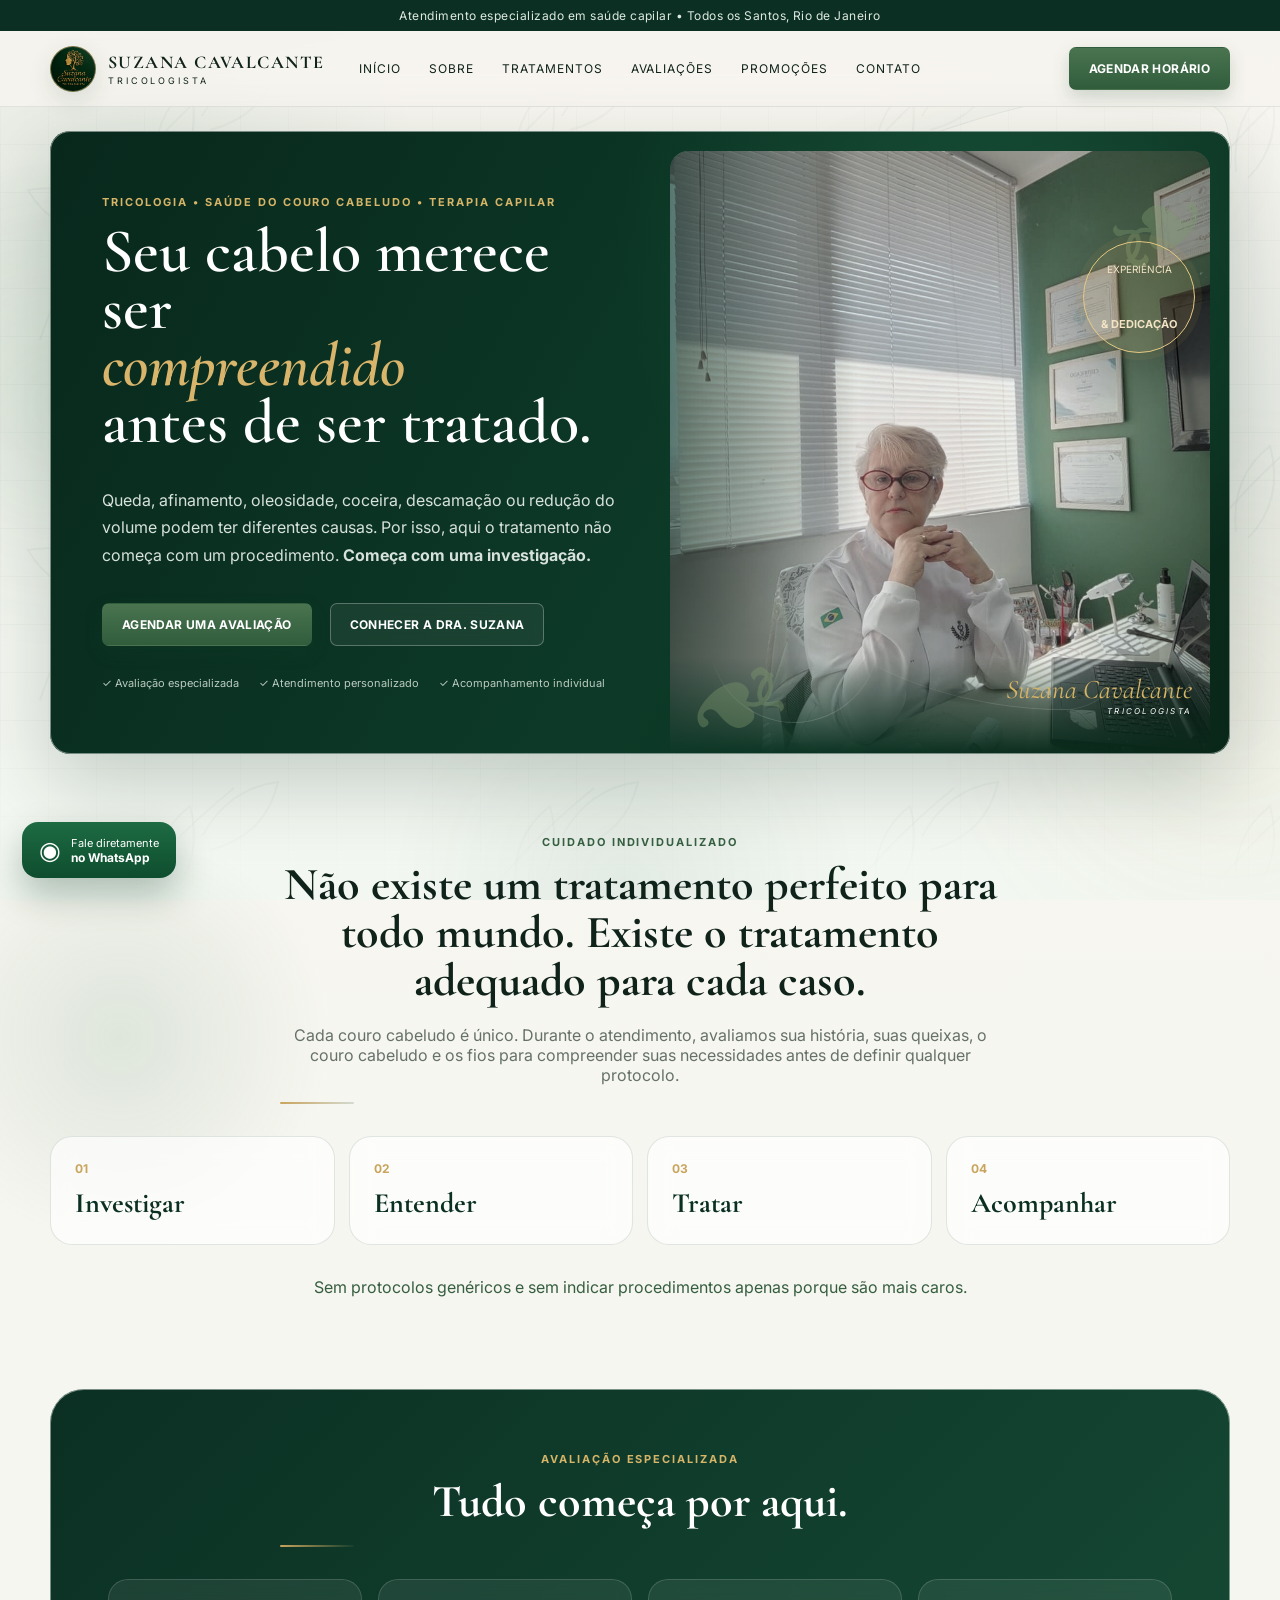
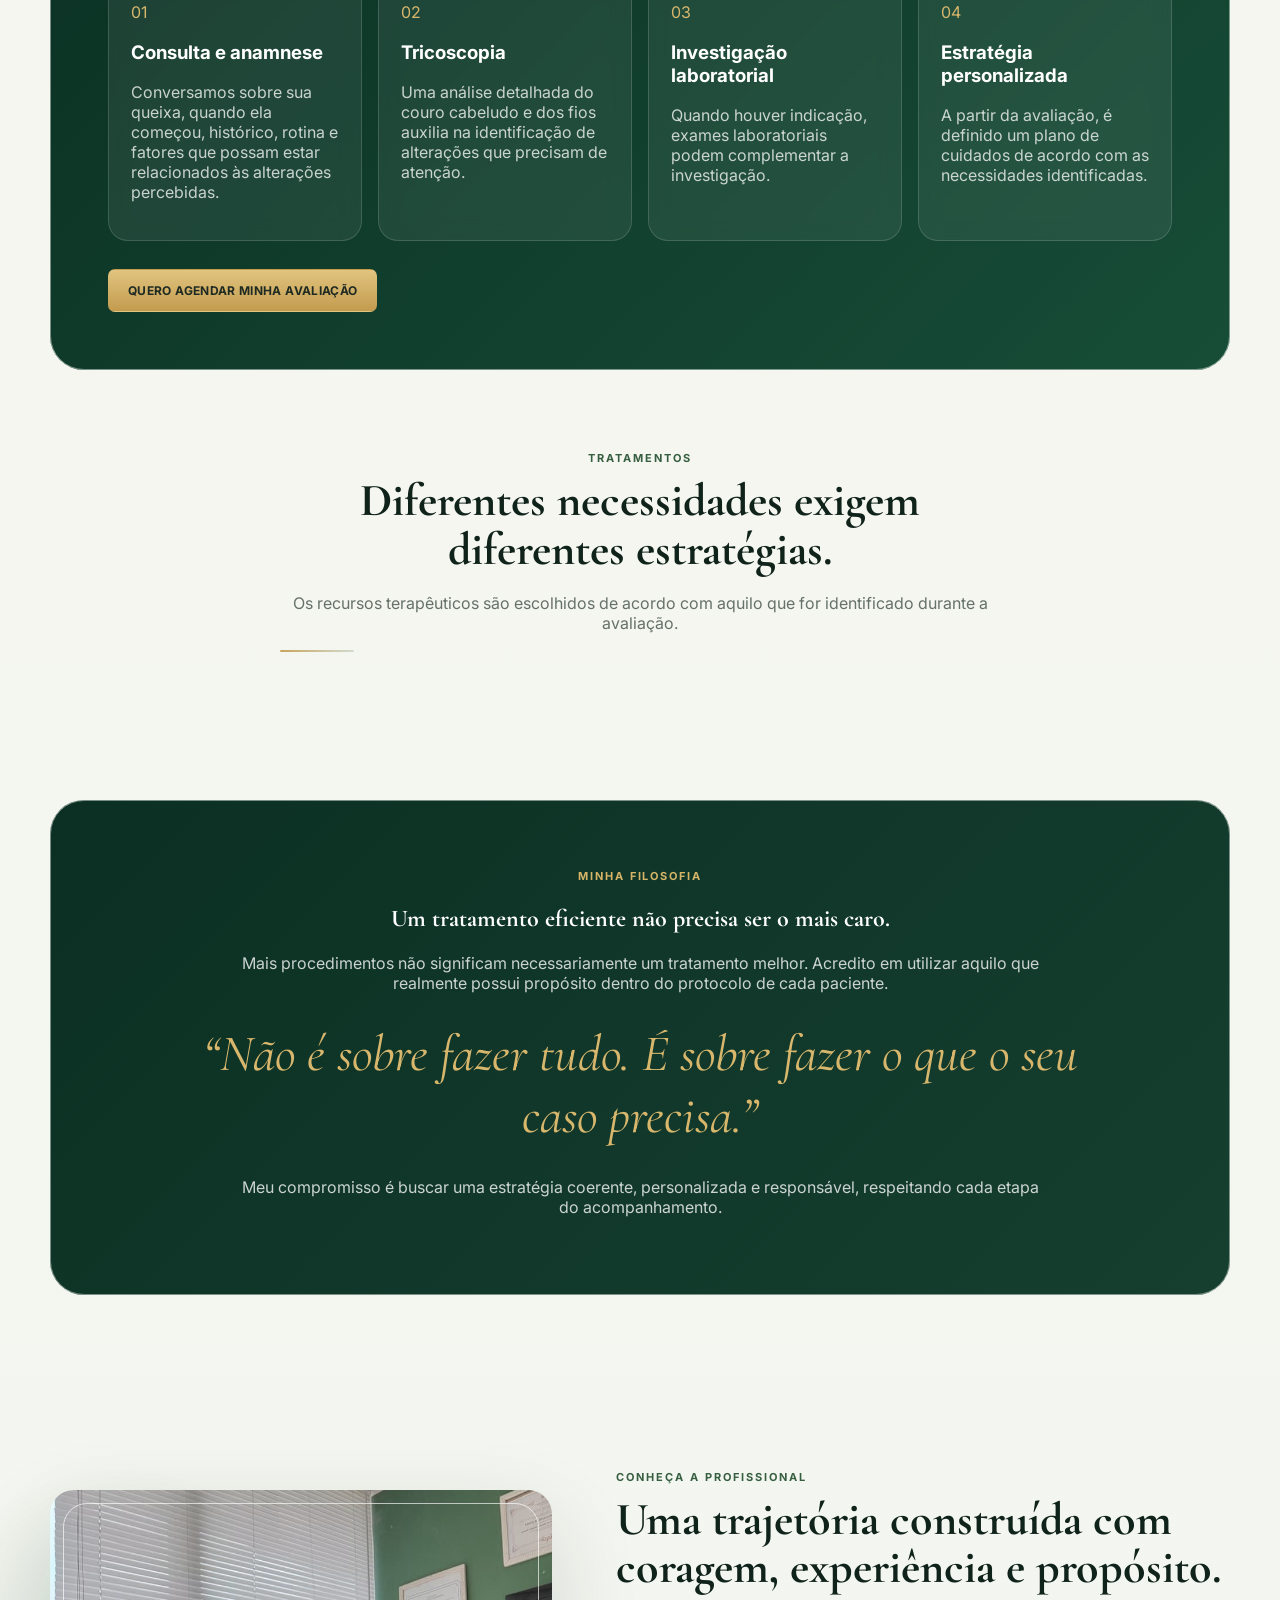
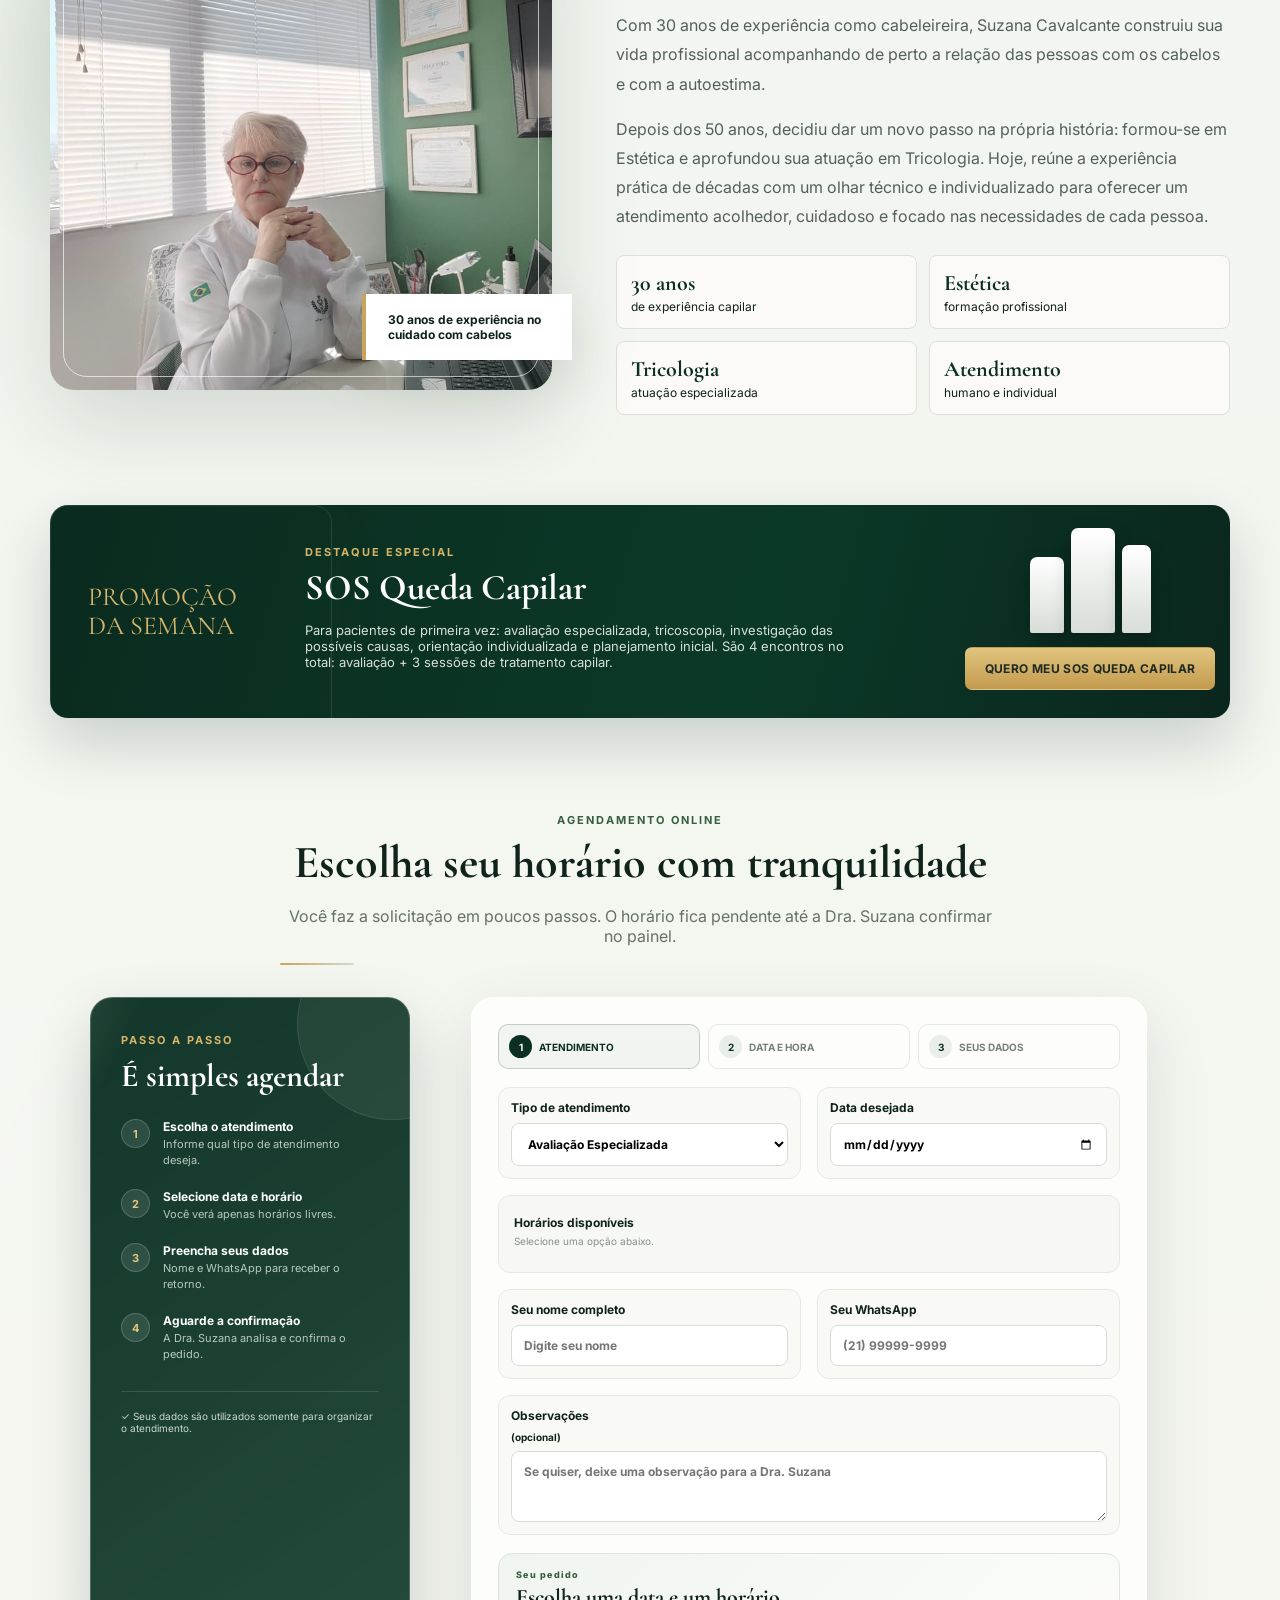
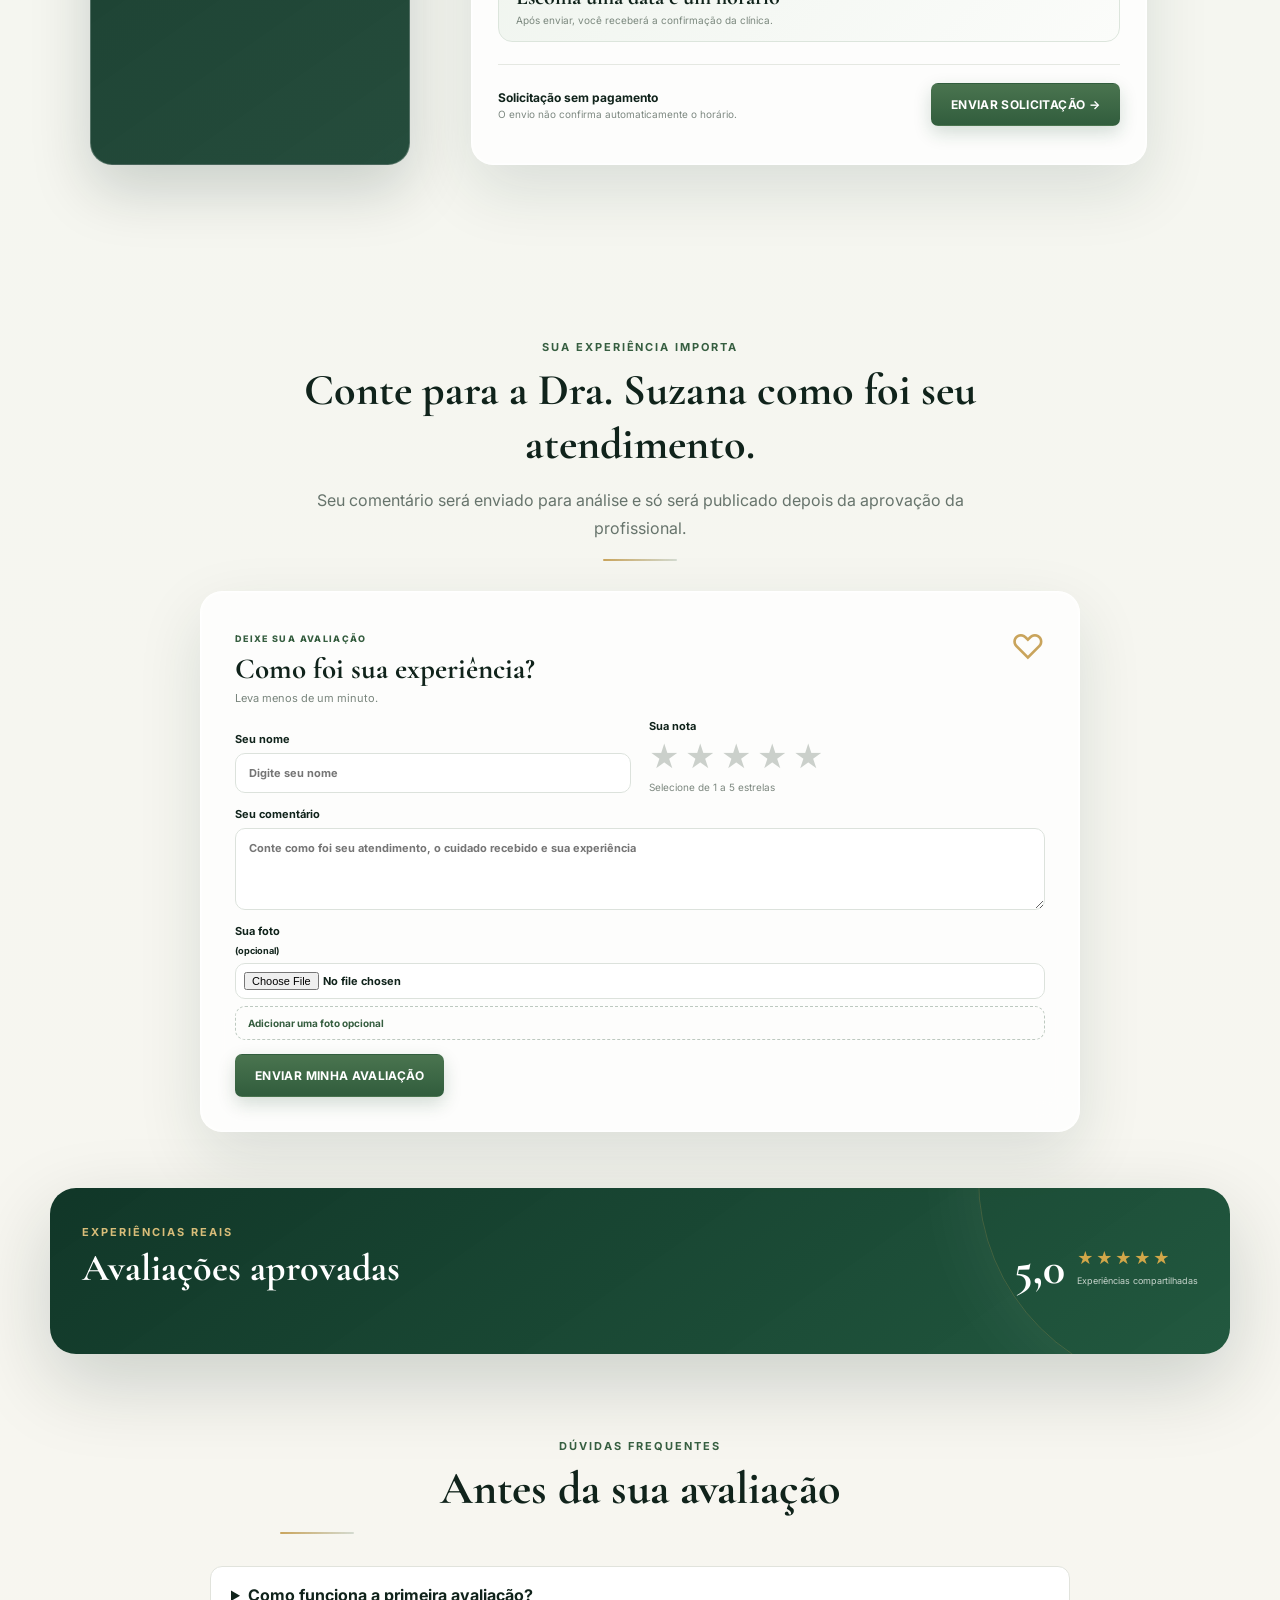
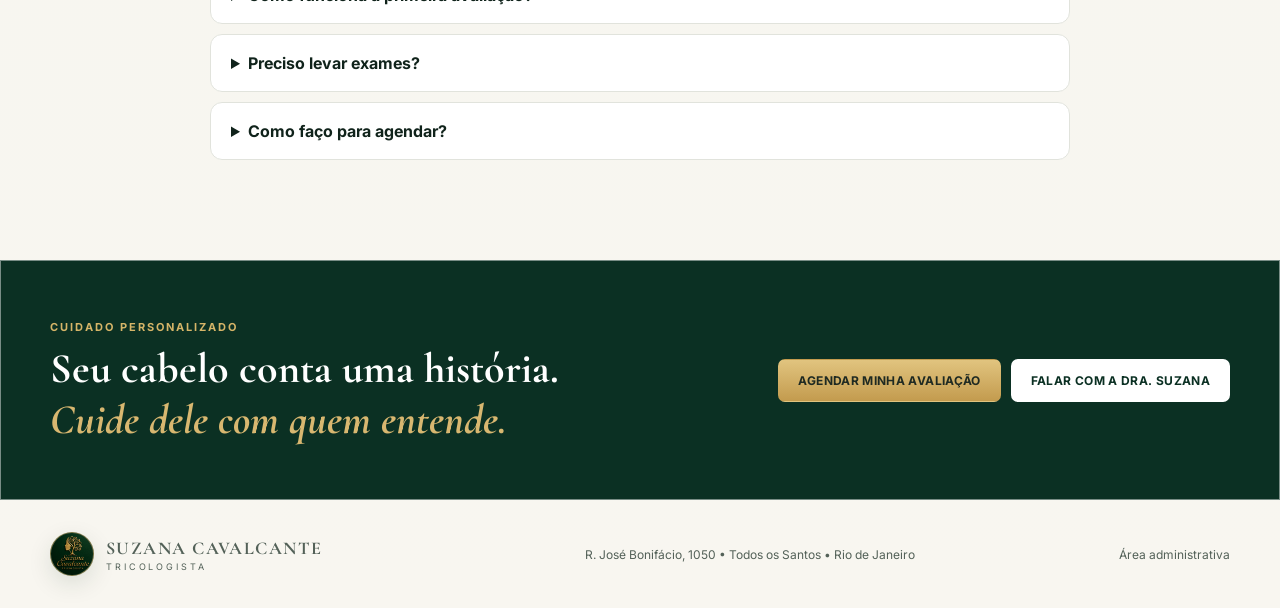
==== commit 03c18476: "V7.3 - Favicon e preview de compartilhamento" ====
--- a/index.html
+++ b/index.html
@@ -6,6 +6,21 @@
   <title>Dra. Suzana Cavalcante | Tricologia no Rio de Janeiro</title>
   <meta name="description" content="Avaliação tricoscópica, cuidado capilar personalizado e acompanhamento com a Dra. Suzana Cavalcante, no Rio de Janeiro." />
   <meta name="theme-color" content="#0b3023" />
+  <link rel="icon" type="image/png" href="/assets/logo-suzana.png" />
+  <link rel="apple-touch-icon" href="/assets/logo-suzana.png" />
+
+  <meta property="og:type" content="website" />
+  <meta property="og:locale" content="pt_BR" />
+  <meta property="og:site_name" content="Dra. Suzana Cavalcante Tricologia" />
+  <meta property="og:title" content="Dra. Suzana Cavalcante | Tricologia no Rio de Janeiro" />
+  <meta property="og:description" content="Avaliação especializada, tricoscopia e cuidado capilar personalizado com a Dra. Suzana Cavalcante, no Rio de Janeiro." />
+  <meta property="og:url" content="https://dra-suzana-tricologia.pages.dev/" />
+  <meta property="og:image" content="https://dra-suzana-tricologia.pages.dev/assets/logo-suzana.png" />
+  <meta property="og:image:alt" content="Logo Dra. Suzana Cavalcante Tricologista" />
+  <meta name="twitter:card" content="summary_large_image" />
+  <meta name="twitter:title" content="Dra. Suzana Cavalcante | Tricologia no Rio de Janeiro" />
+  <meta name="twitter:description" content="Avaliação especializada, tricoscopia e cuidado capilar personalizado no Rio de Janeiro." />
+  <meta name="twitter:image" content="https://dra-suzana-tricologia.pages.dev/assets/logo-suzana.png" />
   <link rel="preconnect" href="https://fonts.googleapis.com">
   <link rel="preconnect" href="https://fonts.gstatic.com" crossorigin>
   <link href="https://fonts.googleapis.com/css2?family=Cormorant+Garamond:ital,wght@0,600;0,700;1,600&family=Inter:wght@400;500;600;700&display=swap" rel="stylesheet">
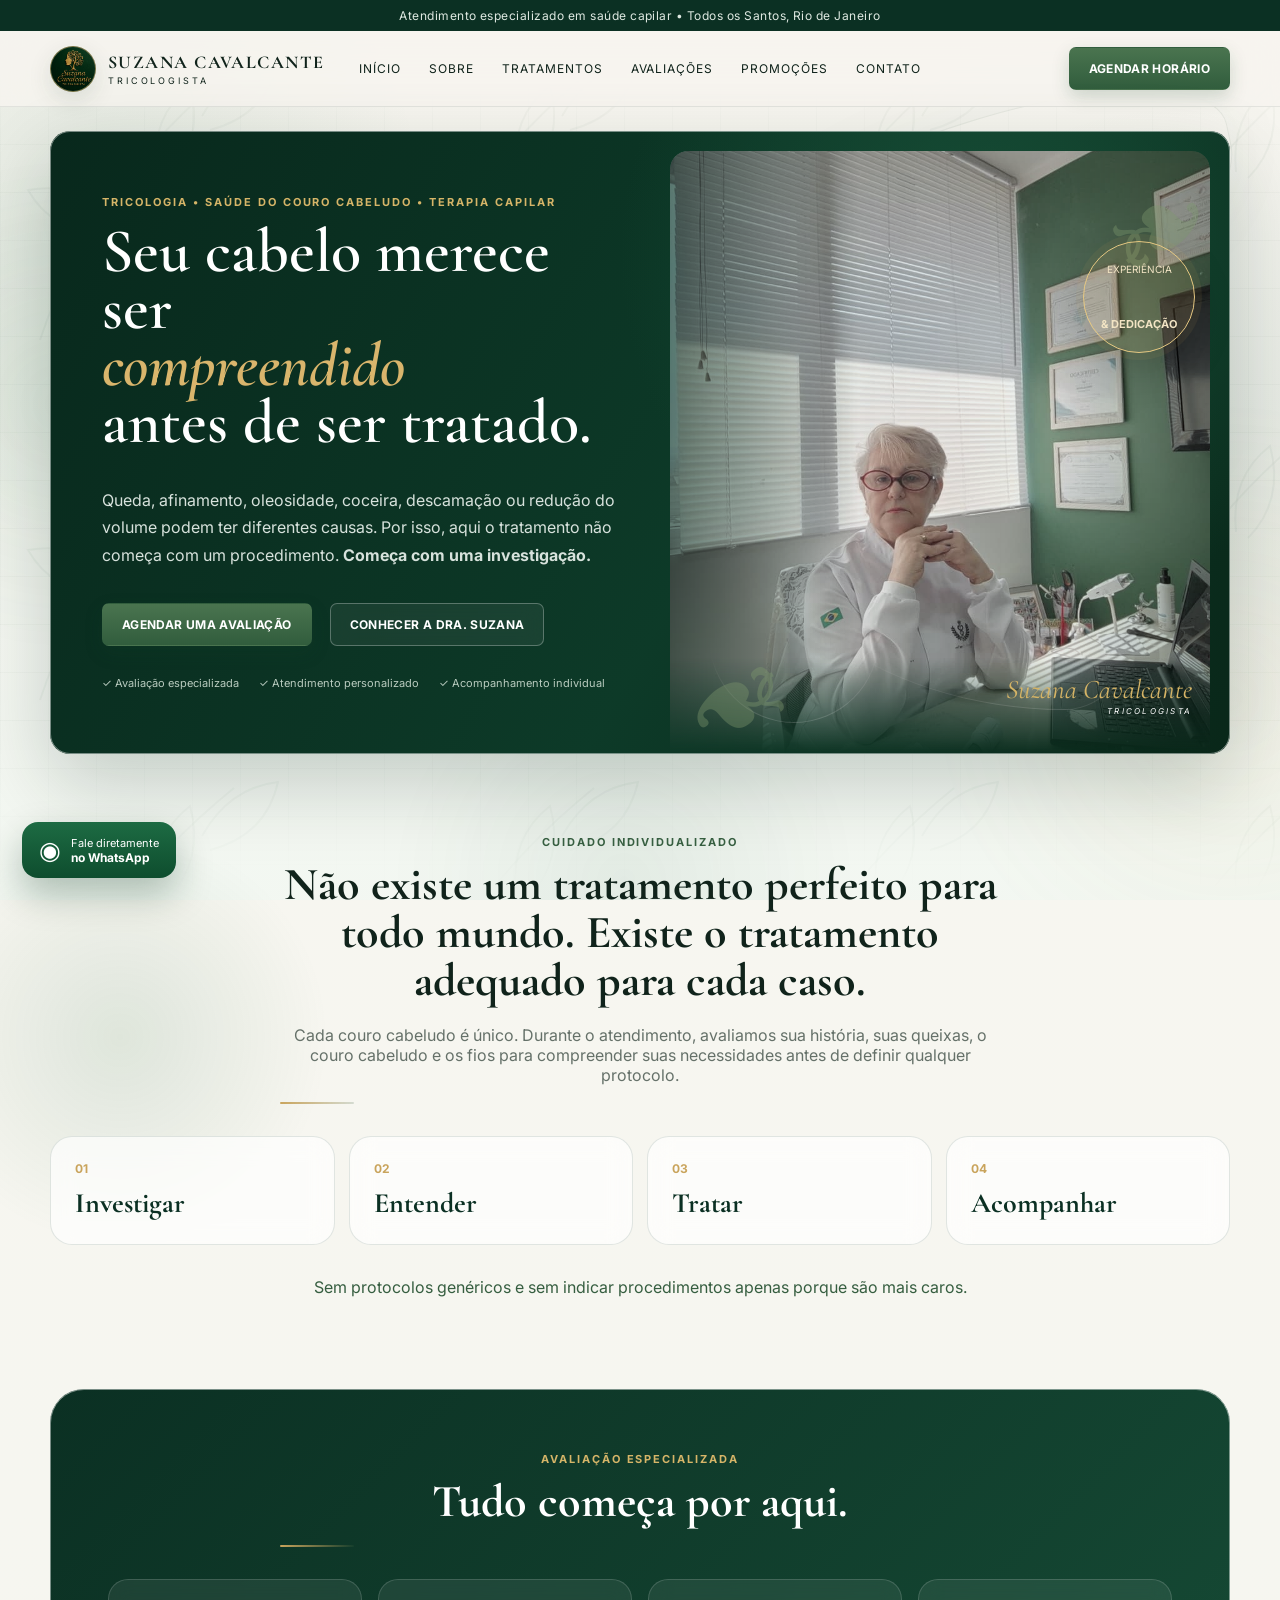
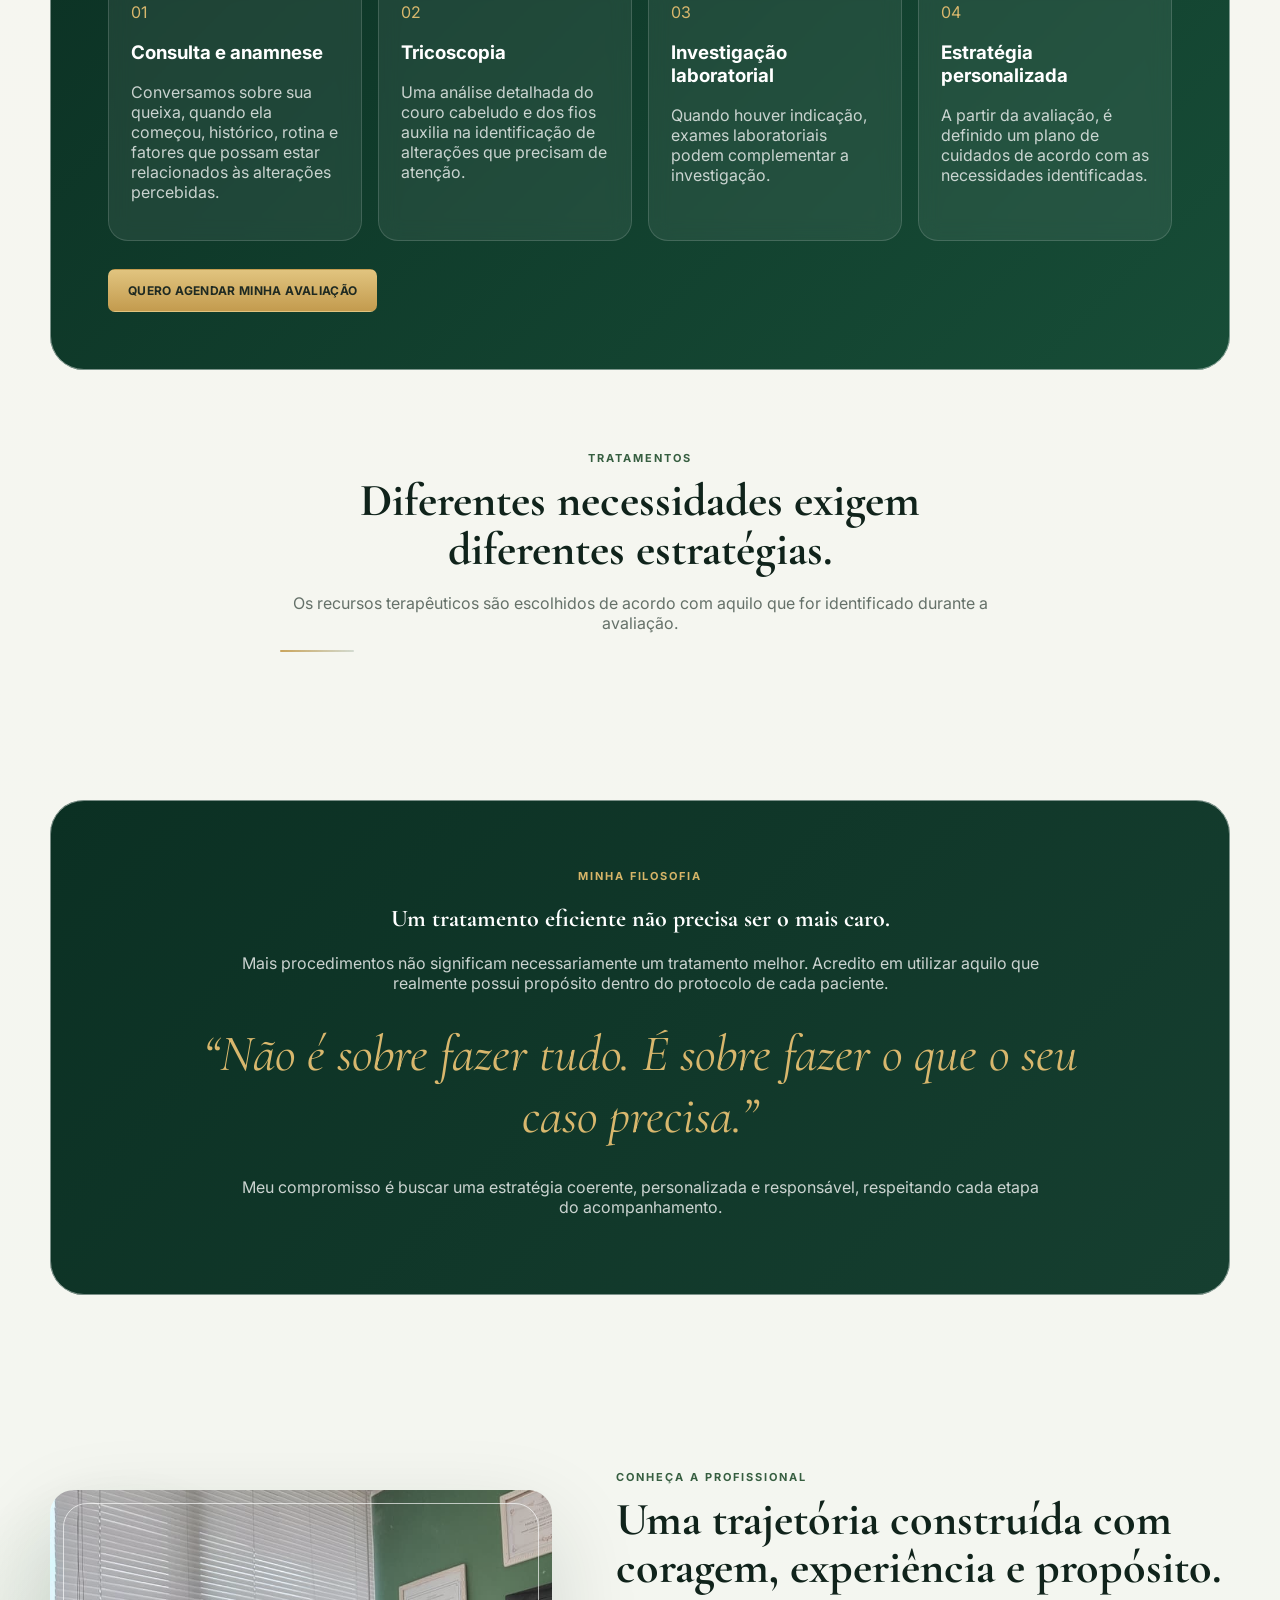
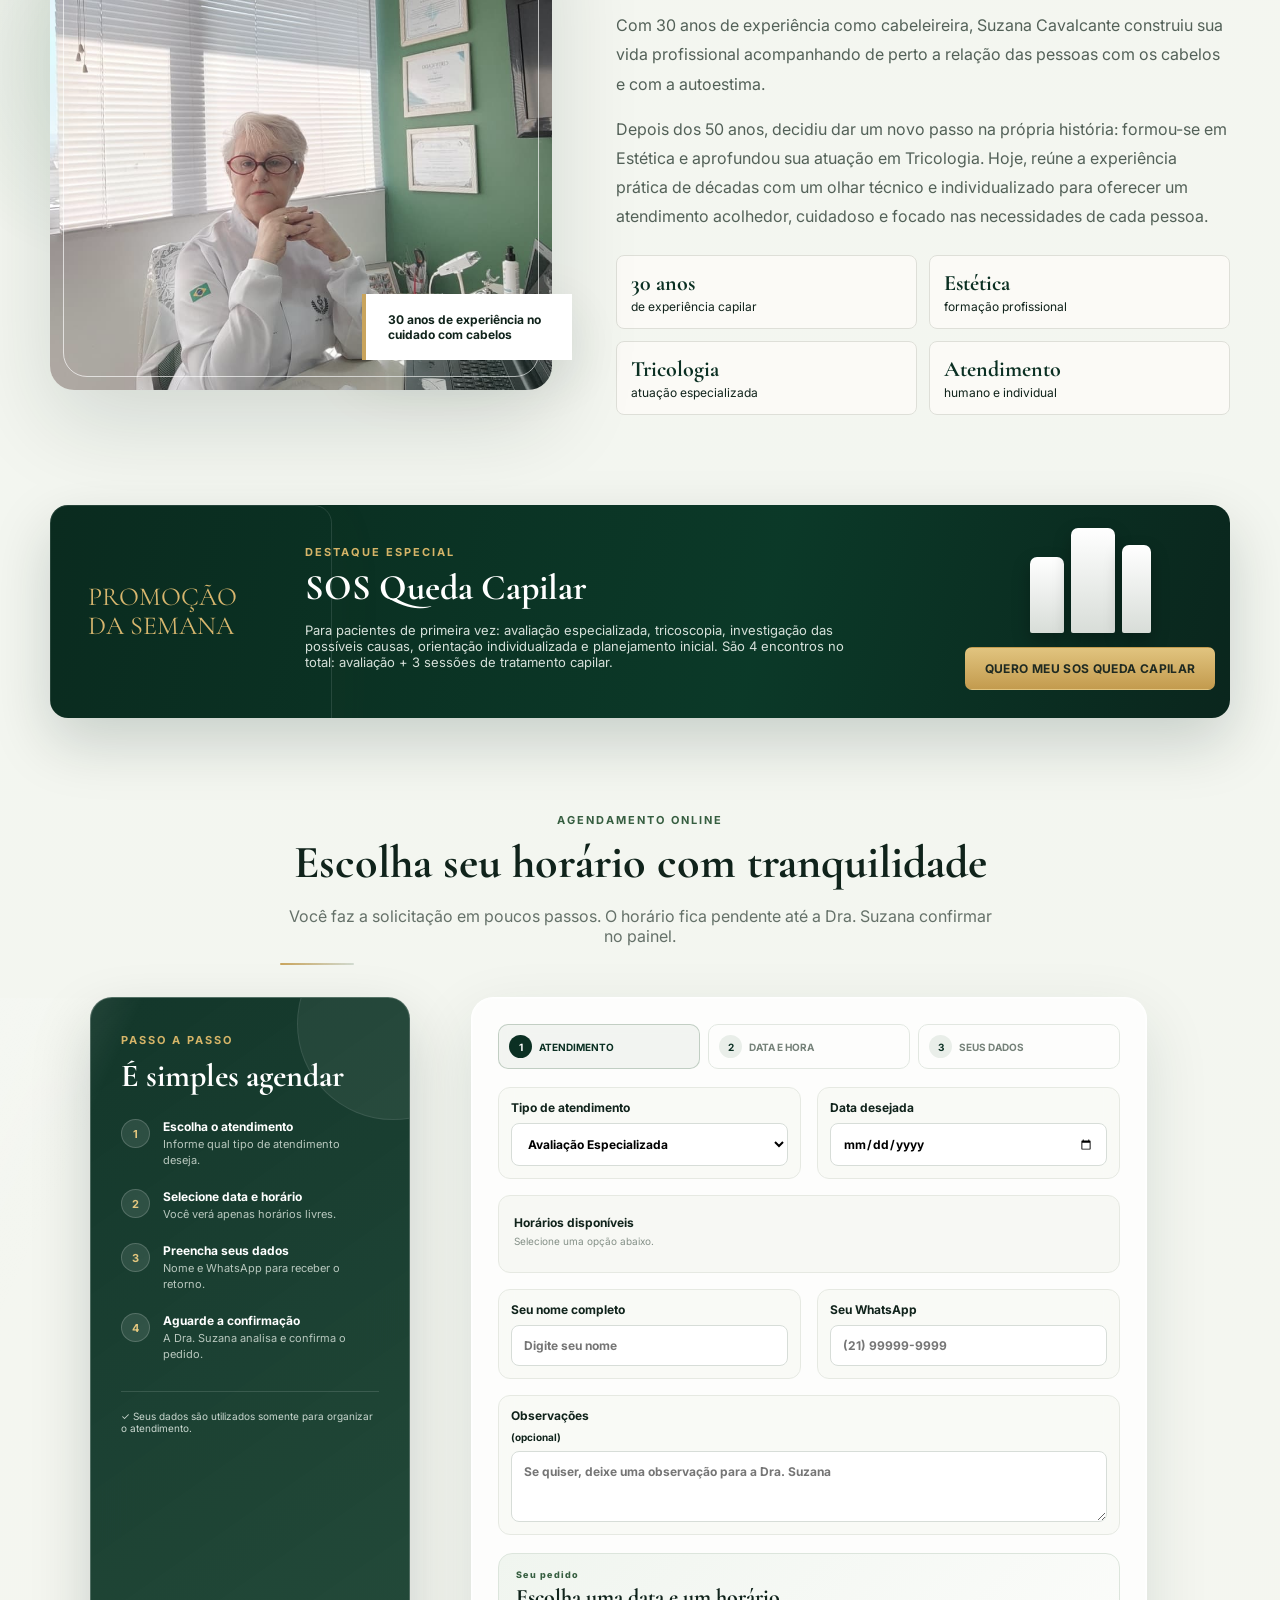
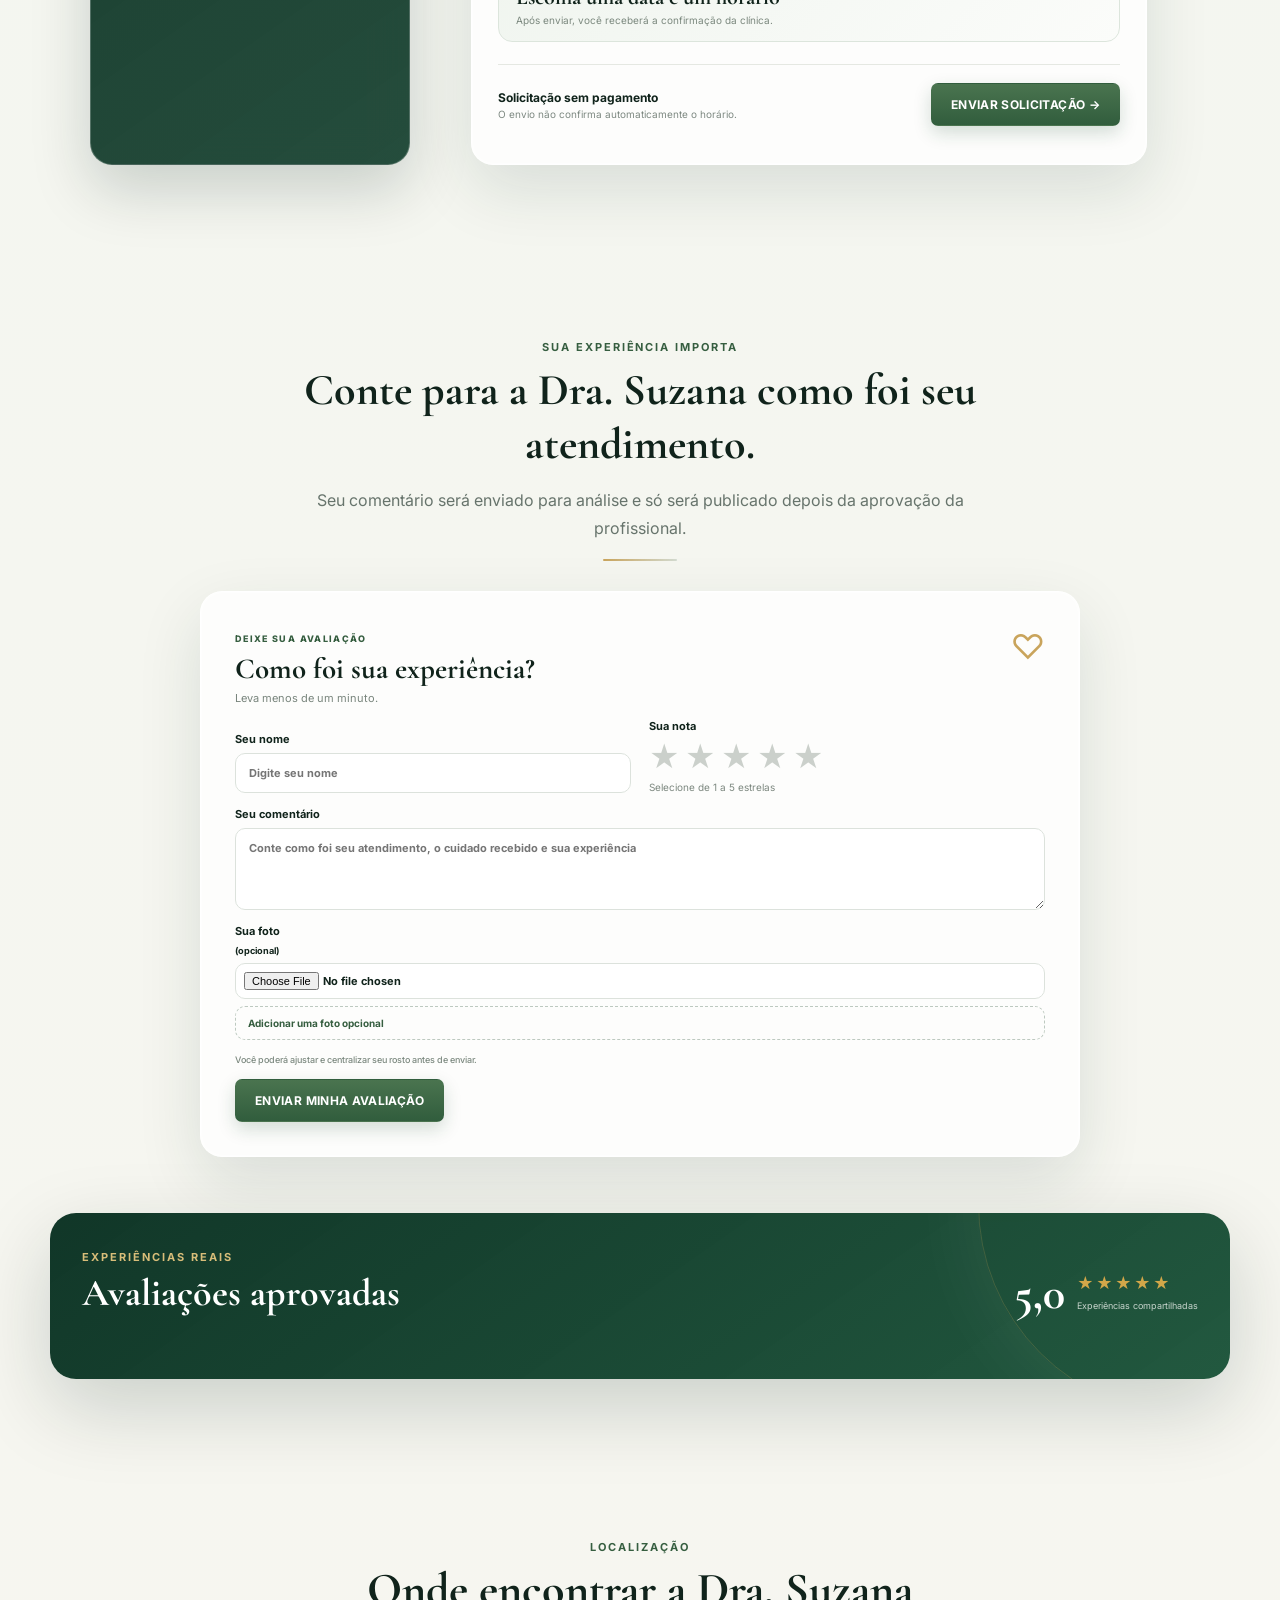
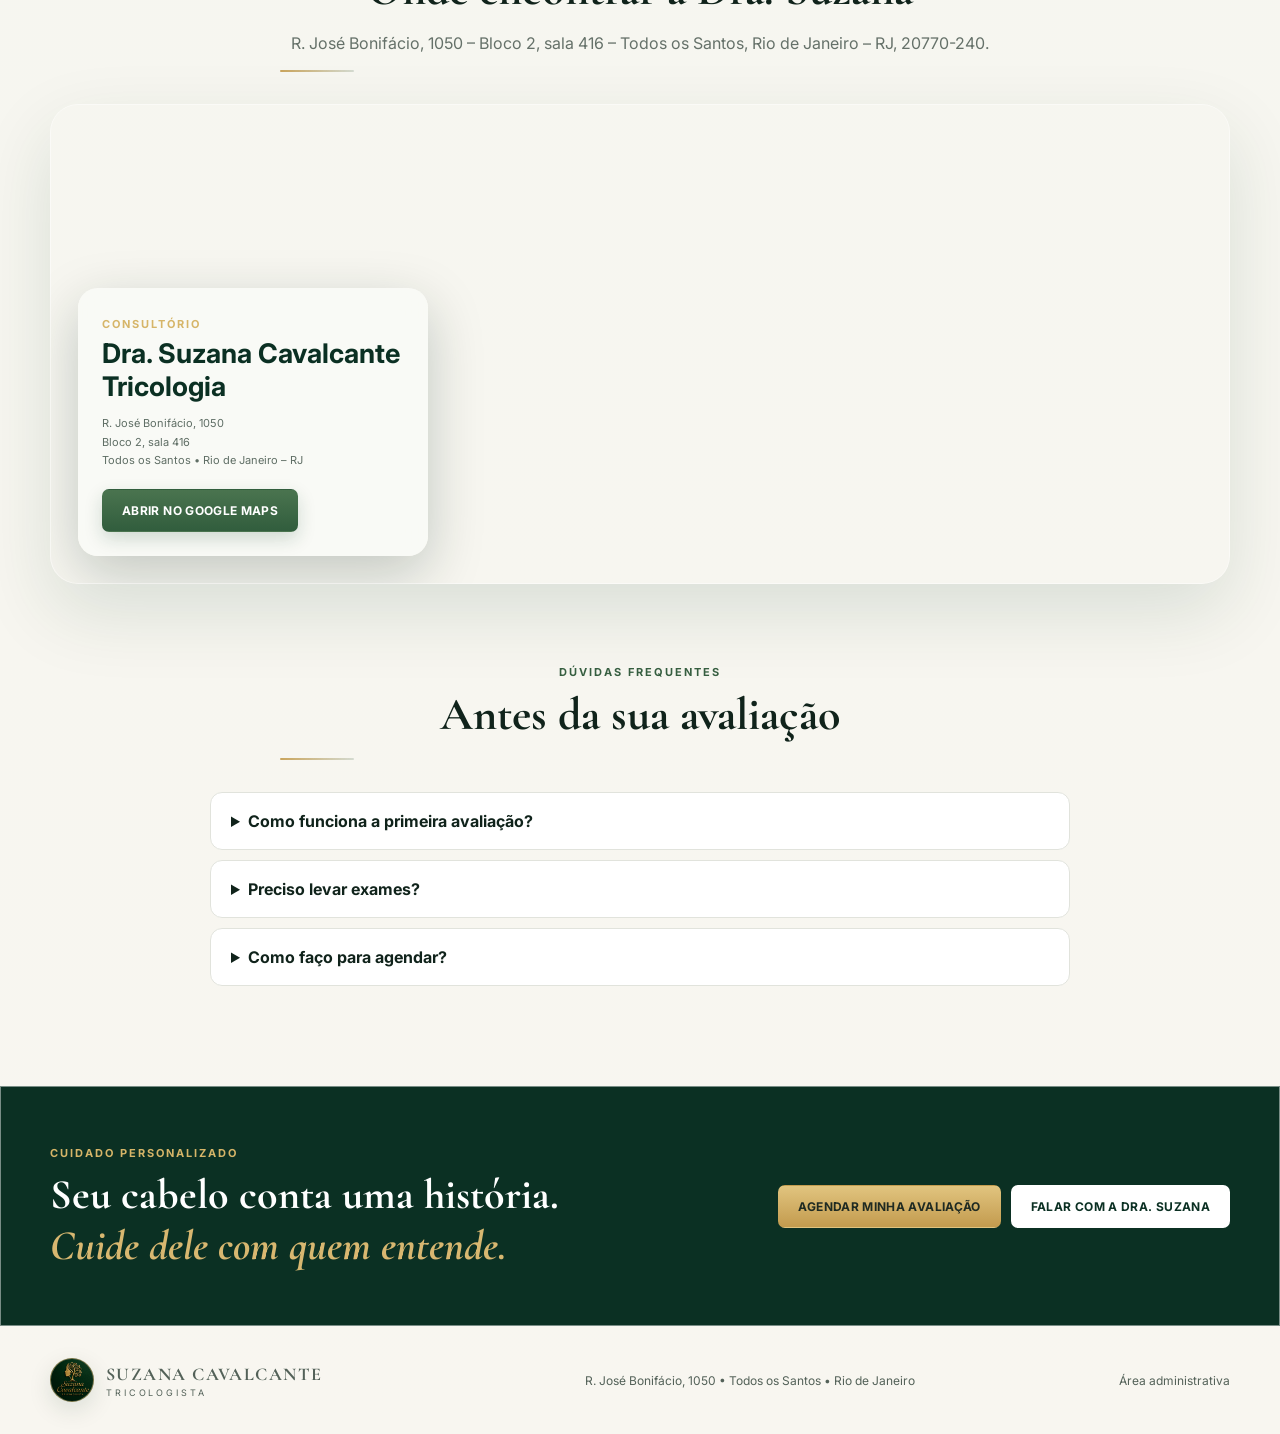
==== commit 40472604: "V7.4 - Avaliações, Maps e compartilhamento" ====
--- a/index.html
+++ b/index.html
@@ -6,8 +6,8 @@
   <title>Dra. Suzana Cavalcante | Tricologia no Rio de Janeiro</title>
   <meta name="description" content="Avaliação tricoscópica, cuidado capilar personalizado e acompanhamento com a Dra. Suzana Cavalcante, no Rio de Janeiro." />
   <meta name="theme-color" content="#0b3023" />
-  <link rel="icon" type="image/png" href="/assets/logo-suzana.png" />
-  <link rel="apple-touch-icon" href="/assets/logo-suzana.png" />
+  <link rel="icon" type="image/png" href="/assets/favicon.png?v=74" />
+  <link rel="apple-touch-icon" href="/assets/favicon.png?v=74" />
 
   <meta property="og:type" content="website" />
   <meta property="og:locale" content="pt_BR" />
@@ -15,12 +15,15 @@
   <meta property="og:title" content="Dra. Suzana Cavalcante | Tricologia no Rio de Janeiro" />
   <meta property="og:description" content="Avaliação especializada, tricoscopia e cuidado capilar personalizado com a Dra. Suzana Cavalcante, no Rio de Janeiro." />
   <meta property="og:url" content="https://dra-suzana-tricologia.pages.dev/" />
-  <meta property="og:image" content="https://dra-suzana-tricologia.pages.dev/assets/logo-suzana.png" />
-  <meta property="og:image:alt" content="Logo Dra. Suzana Cavalcante Tricologista" />
+  <meta property="og:image" content="https://dra-suzana-tricologia.pages.dev/assets/social-preview.jpg?v=74" />
+  <meta property="og:image:width" content="1200" />
+  <meta property="og:image:height" content="630" />
+  <meta property="og:image:type" content="image/jpeg" />
+  <meta property="og:image:alt" content="Dra. Suzana Cavalcante — Tricologista no Rio de Janeiro" />
   <meta name="twitter:card" content="summary_large_image" />
   <meta name="twitter:title" content="Dra. Suzana Cavalcante | Tricologia no Rio de Janeiro" />
   <meta name="twitter:description" content="Avaliação especializada, tricoscopia e cuidado capilar personalizado no Rio de Janeiro." />
-  <meta name="twitter:image" content="https://dra-suzana-tricologia.pages.dev/assets/logo-suzana.png" />
+  <meta name="twitter:image" content="https://dra-suzana-tricologia.pages.dev/assets/social-preview.jpg?v=74" />
   <link rel="preconnect" href="https://fonts.googleapis.com">
   <link rel="preconnect" href="https://fonts.gstatic.com" crossorigin>
   <link href="https://fonts.googleapis.com/css2?family=Cormorant+Garamond:ital,wght@0,600;0,700;1,600&family=Inter:wght@400;500;600;700&display=swap" rel="stylesheet">
@@ -107,7 +110,8 @@
         <div class="review-form-head"><div><small>DEIXE SUA AVALIAÇÃO</small><h3>Como foi sua experiência?</h3><p>Leva menos de um minuto.</p></div><span class="review-heart">♡</span></div>
         <div class="review-fields-grid"><label>Seu nome<input id="reviewName" type="text" placeholder="Digite seu nome" /></label><div class="rating-picker"><span>Sua nota</span><div id="starPicker" aria-label="Escolha de 1 a 5 estrelas"><button data-rating="1" aria-label="1 estrela">★</button><button data-rating="2" aria-label="2 estrelas">★</button><button data-rating="3" aria-label="3 estrelas">★</button><button data-rating="4" aria-label="4 estrelas">★</button><button data-rating="5" aria-label="5 estrelas">★</button></div><small id="ratingLabel">Selecione de 1 a 5 estrelas</small></div></div>
         <label>Seu comentário<textarea id="reviewComment" rows="4" placeholder="Conte como foi seu atendimento, o cuidado recebido e sua experiência"></textarea></label>
-        <label class="photo-upload">Sua foto <small>(opcional)</small><input id="reviewPhoto" type="file" accept="image/png,image/jpeg,image/webp" /><span>Adicionar uma foto opcional</span></label>
+        <label class="photo-upload">Sua foto <small>(opcional)</small><input id="reviewPhoto" type="file" accept="image/png,image/jpeg,image/webp" /><span>Adicionar uma foto opcional</span><em>Você poderá ajustar e centralizar seu rosto antes de enviar.</em></label>
+        <div class="crop-modal" id="cropModal" aria-hidden="true"><div class="crop-dialog"><div class="crop-head"><div><small>AJUSTE SUA FOTO</small><h3>Centralize seu rosto</h3><p>Arraste a imagem e use o zoom. A foto será publicada em formato redondo.</p></div><button id="cropClose" type="button" aria-label="Fechar">×</button></div><div class="crop-stage" id="cropStage"><img id="cropImage" alt="Prévia da foto" /></div><div class="crop-controls"><label>Zoom <input id="cropZoom" type="range" min="1" max="3" step="0.01" value="1" /></label><div><button class="btn btn-ghost" id="cropCancel" type="button">Cancelar</button><button class="btn btn-primary" id="cropApply" type="button">Usar esta foto</button></div></div></div></div>
         <div class="review-submit-row"><button class="btn btn-primary" id="sendReview" type="button">Enviar minha avaliação</button><p id="reviewStatus" class="review-status"></p></div>
       </div>
       <div class="approved-reviews-block">
@@ -115,6 +119,8 @@
         <div class="testimonial-track responsive-reviews" id="testimonialTrack"></div>
       </div>
     </section>
+    <section class="location-section shell reveal" id="contato"><div class="section-heading"><span class="eyebrow green">LOCALIZAÇÃO</span><h2>Onde encontrar a Dra. Suzana</h2><p>R. José Bonifácio, 1050 – Bloco 2, sala 416 – Todos os Santos, Rio de Janeiro – RJ, 20770-240.</p></div><div class="location-map premium-surface"><iframe title="Mapa — Dra. Suzana Cavalcante Tricologia" src="https://www.google.com/maps?q=R.%20Jos%C3%A9%20Bonif%C3%A1cio%2C%201050%2C%20Todos%20os%20Santos%2C%20Rio%20de%20Janeiro%2C%20RJ%2C%2020770-240&output=embed" loading="lazy" referrerpolicy="no-referrer-when-downgrade" allowfullscreen></iframe><div class="location-card"><span class="eyebrow">CONSULTÓRIO</span><h3>Dra. Suzana Cavalcante Tricologia</h3><p>R. José Bonifácio, 1050<br>Bloco 2, sala 416<br>Todos os Santos • Rio de Janeiro – RJ</p><a class="btn btn-primary" target="_blank" rel="noopener" href="https://www.google.com/maps/search/?api=1&query=R.%20Jos%C3%A9%20Bonif%C3%A1cio%2C%201050%2C%20Todos%20os%20Santos%2C%20Rio%20de%20Janeiro%2C%20RJ%2C%2020770-240">Abrir no Google Maps</a></div></div></section>
+
     <section class="faq shell reveal"><div class="section-heading"><span class="eyebrow green">DÚVIDAS FREQUENTES</span><h2>Antes da sua avaliação</h2></div><div class="faq-list"><details><summary>Como funciona a primeira avaliação?</summary><p>A Dra. Suzana conversa com você, entende sua queixa e realiza a avaliação necessária para orientar os próximos passos.</p></details><details><summary>Preciso levar exames?</summary><p>Se você tiver exames recentes relacionados ao seu quadro, pode levá-los. A necessidade de outros exames poderá ser orientada durante o atendimento.</p></details><details><summary>Como faço para agendar?</summary><p>Use o formulário de agendamento desta página ou fale diretamente pelo WhatsApp.</p></details></div></section>
 
     <section class="final-cta reveal premium-surface"><div><span class="eyebrow">CUIDADO PERSONALIZADO</span><h2>Seu cabelo conta uma história.<br><em>Cuide dele com quem entende.</em></h2></div><div><a class="btn btn-gold" href="#agendamento">Agendar minha avaliação</a><a class="btn btn-light" target="_blank" rel="noopener" href="https://wa.me/5521983820045">Falar com a Dra. Suzana</a></div></section>
--- a/styles.css
+++ b/styles.css
@@ -85,3 +85,7 @@
   .brand-mark.big { width: 72px; height: 72px; }
   .admin-dot { width: 40px; height: 40px; }
 }
+
+/* V7.4 — retrato de avaliações, favicon e localização */
+.photo-upload em{display:block;margin-top:7px;font-size:9px;font-style:normal;color:#7b887f;font-weight:500}.crop-modal{position:fixed;inset:0;z-index:1200;background:rgba(4,25,18,.72);backdrop-filter:blur(10px);display:none;place-items:center;padding:18px}.crop-modal.open{display:grid}.crop-dialog{width:min(520px,100%);background:#f8faf6;border-radius:26px;padding:24px;box-shadow:0 35px 100px rgba(0,0,0,.34)}.crop-head{display:flex;justify-content:space-between;gap:20px}.crop-head small{font-size:9px;letter-spacing:.16em;color:#96762e;font-weight:800}.crop-head h3{font-size:30px;margin:3px 0}.crop-head p{font-size:10px;color:#748078;margin:0 0 16px}.crop-head button{border:0;background:#e8eee8;width:34px;height:34px;border-radius:50%;font-size:22px;cursor:pointer}.crop-stage{width:min(360px,82vw);aspect-ratio:1;margin:8px auto 20px;border-radius:22px;overflow:hidden;position:relative;background:#dfe8e1;touch-action:none;cursor:grab;box-shadow:inset 0 0 0 2px rgba(255,255,255,.85),0 14px 35px rgba(10,50,35,.15)}.crop-stage:after{content:"";position:absolute;inset:0;border-radius:50%;box-shadow:0 0 0 100vmax rgba(8,36,26,.38);pointer-events:none}.crop-stage img{position:absolute;max-width:none;user-select:none;pointer-events:none;transform-origin:center}.crop-controls{display:grid;gap:16px}.crop-controls>label{display:grid;grid-template-columns:auto 1fr;align-items:center;gap:12px;font-size:10px;font-weight:700;color:#44554b}.crop-controls>div{display:flex;justify-content:flex-end;gap:10px}.crop-controls input{accent-color:#174d37}.testimonial-card{padding:22px!important;min-height:230px;display:flex;flex-direction:column;align-items:flex-start}.testimonial-card .review-avatar{width:76px!important;height:76px!important;aspect-ratio:1;border-radius:50%!important;object-fit:cover!important;margin:0 0 16px!important;border:3px solid rgba(216,189,121,.8);box-shadow:0 8px 24px rgba(0,0,0,.14)}.testimonial-card p{font-size:16px!important;line-height:1.65!important;flex:1;margin:12px 0 18px!important}.testimonial-card strong{font-size:12px}.testimonial-card .stars{font-size:15px}.location-section{padding:76px 0}.location-map{position:relative;overflow:hidden;border-radius:28px;min-height:480px;box-shadow:0 28px 75px rgba(8,54,35,.12)}.location-map iframe{width:100%;height:480px;border:0;display:block}.location-card{position:absolute;left:28px;bottom:28px;width:min(350px,calc(100% - 56px));padding:24px;border-radius:20px;background:rgba(249,250,246,.94);backdrop-filter:blur(14px);box-shadow:0 18px 55px rgba(8,36,26,.22)}.location-card h3{font-size:27px;margin:5px 0 9px;color:#0b3023}.location-card p{font-size:11px;line-height:1.7;color:#5f6e65}.location-card .btn{margin-top:8px}
+@media(max-width:640px){.crop-dialog{padding:18px;border-radius:20px}.crop-head h3{font-size:26px}.crop-controls>div{display:grid;grid-template-columns:1fr 1fr}.crop-controls .btn{width:100%}.testimonial-card{min-height:0}.testimonial-card .review-avatar{width:66px!important;height:66px!important}.testimonial-card p{font-size:15px!important}.location-section{padding:52px 0}.location-map{min-height:570px}.location-map iframe{height:330px}.location-card{position:relative;left:auto;bottom:auto;width:auto;margin:0;border-radius:0;padding:22px}.location-card .btn{width:100%}}
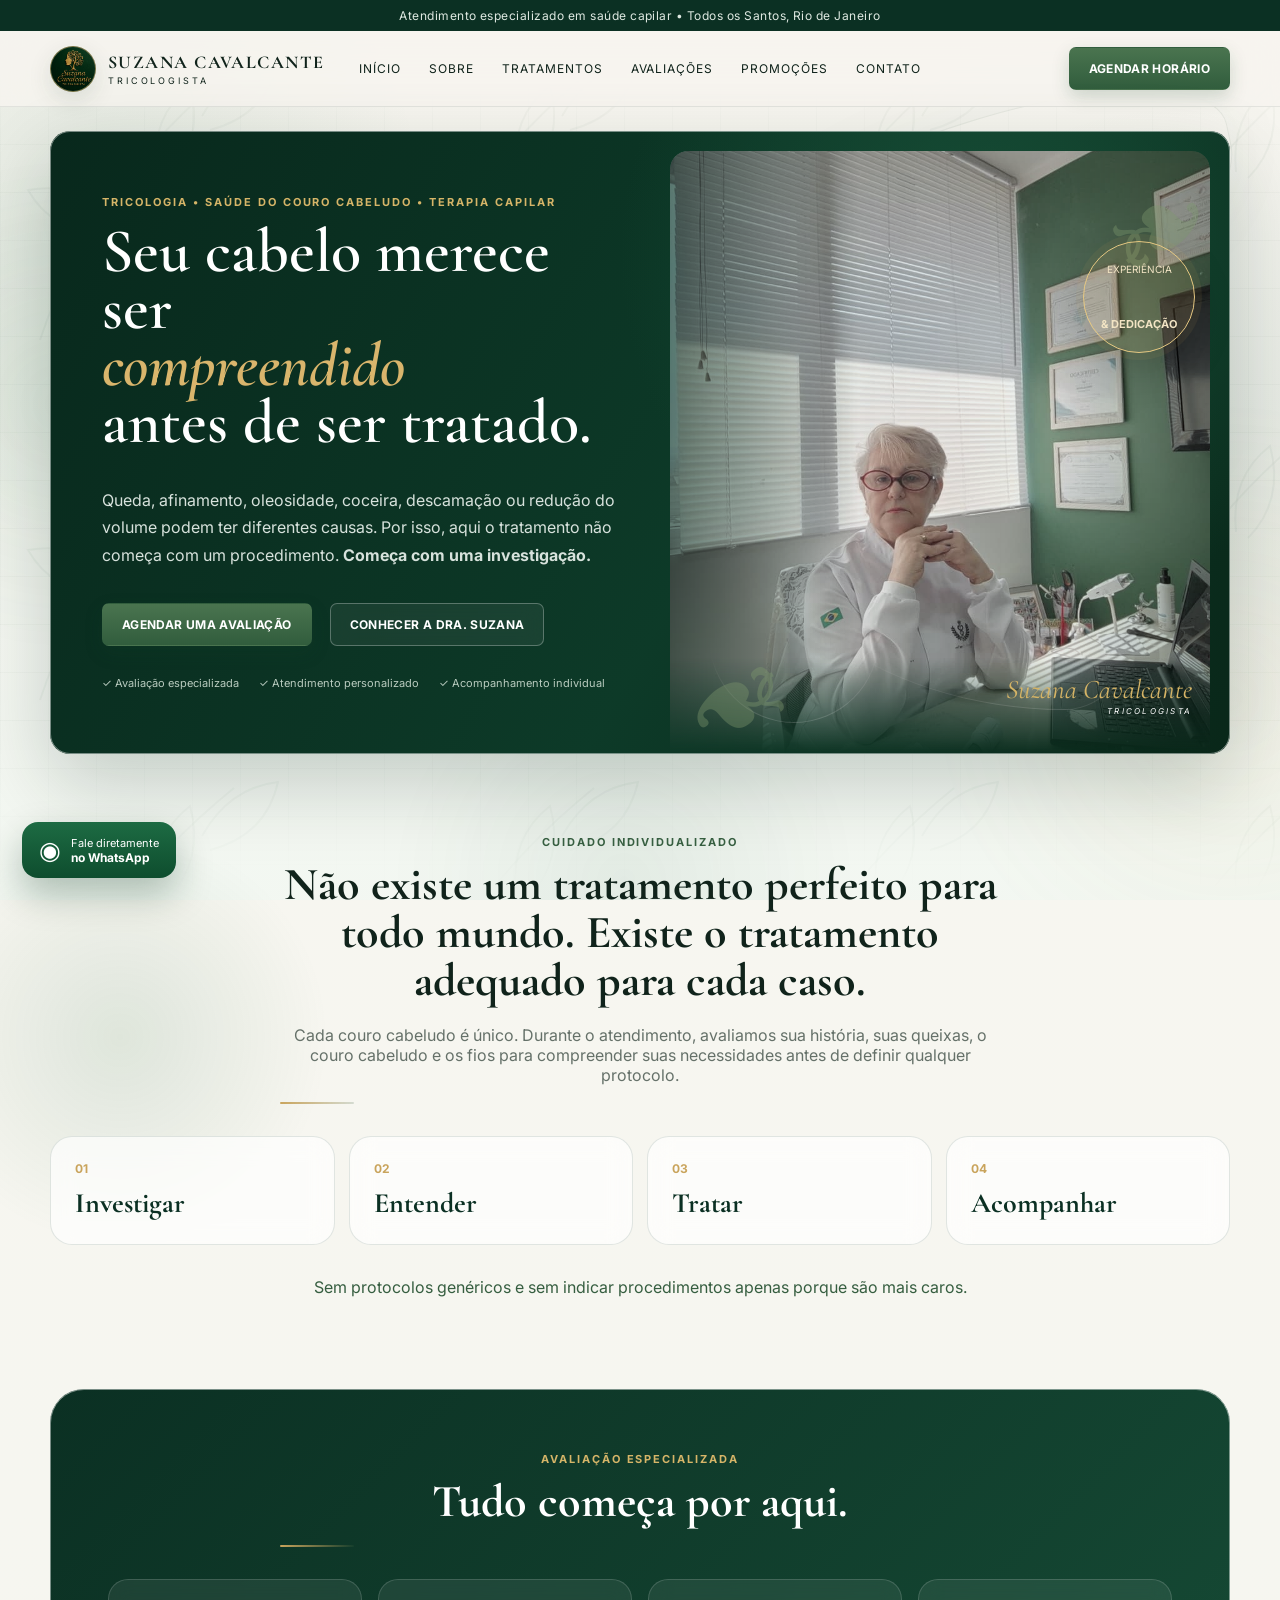
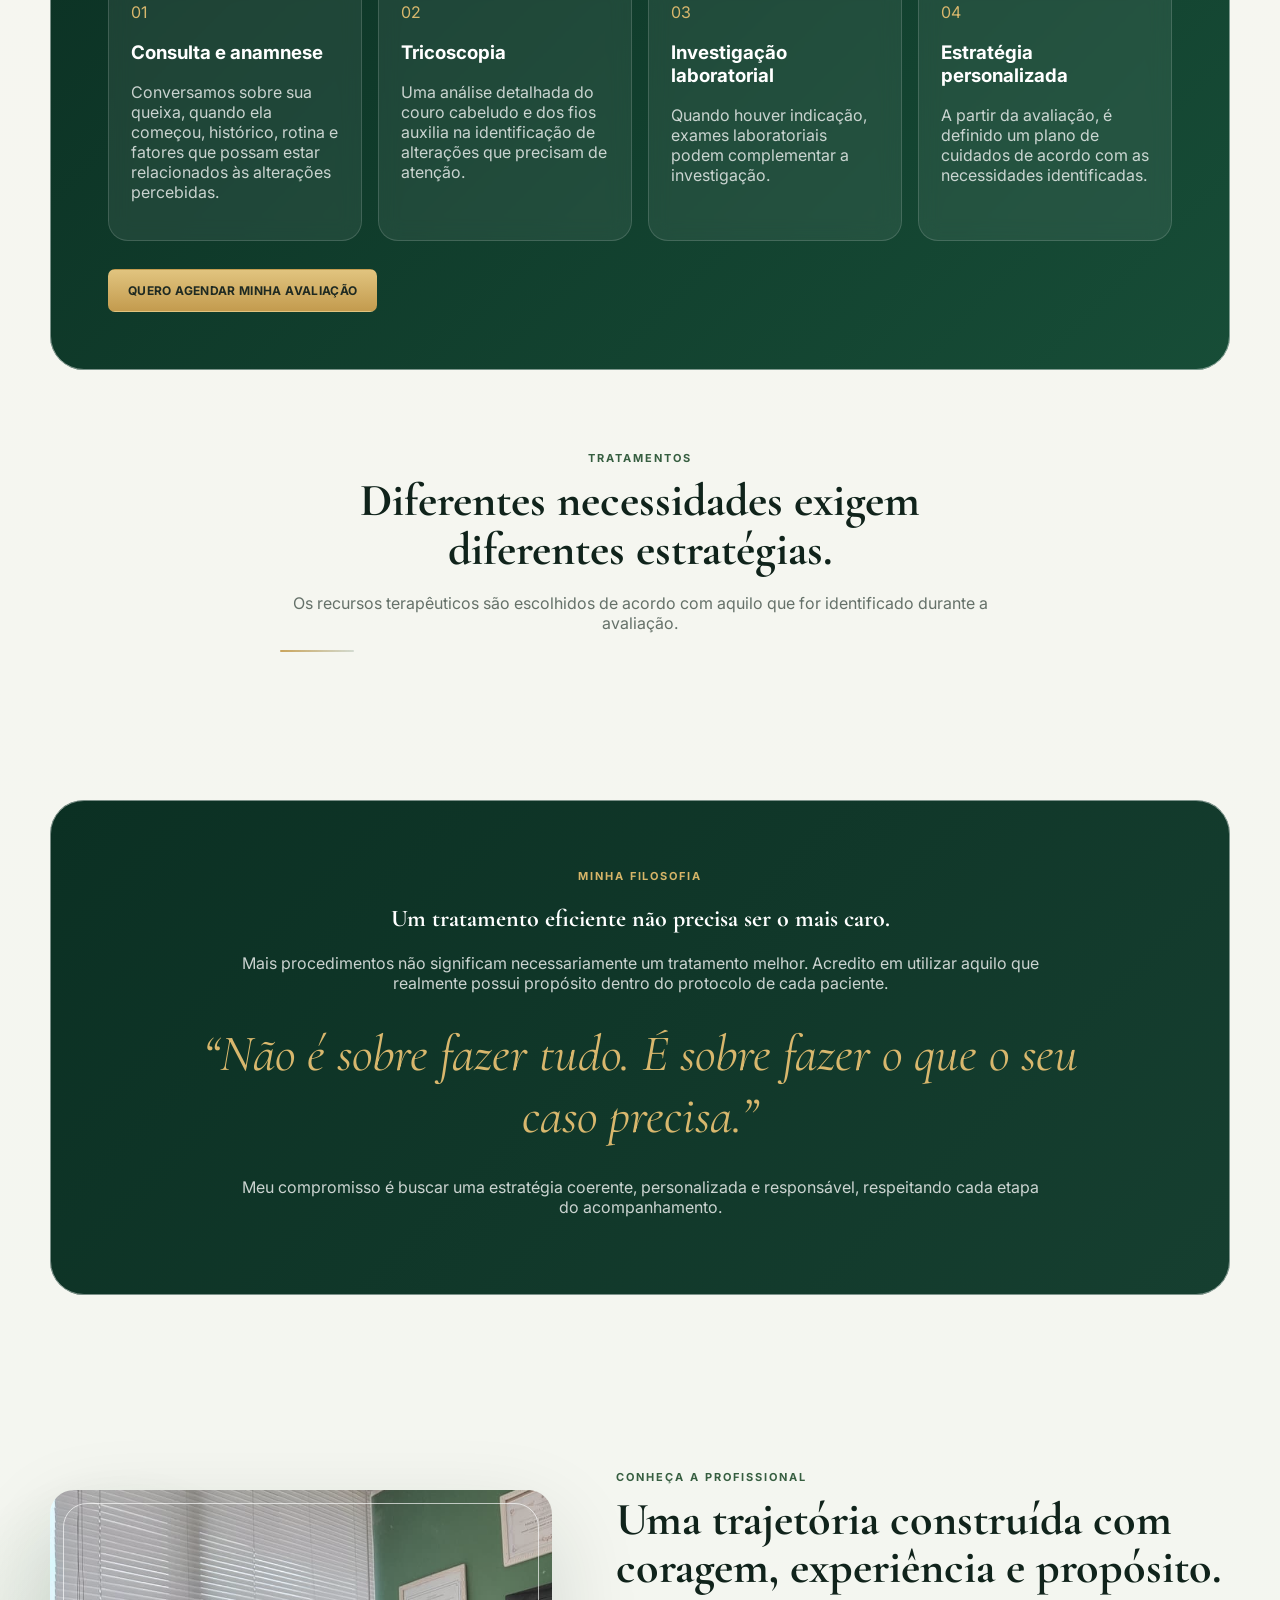
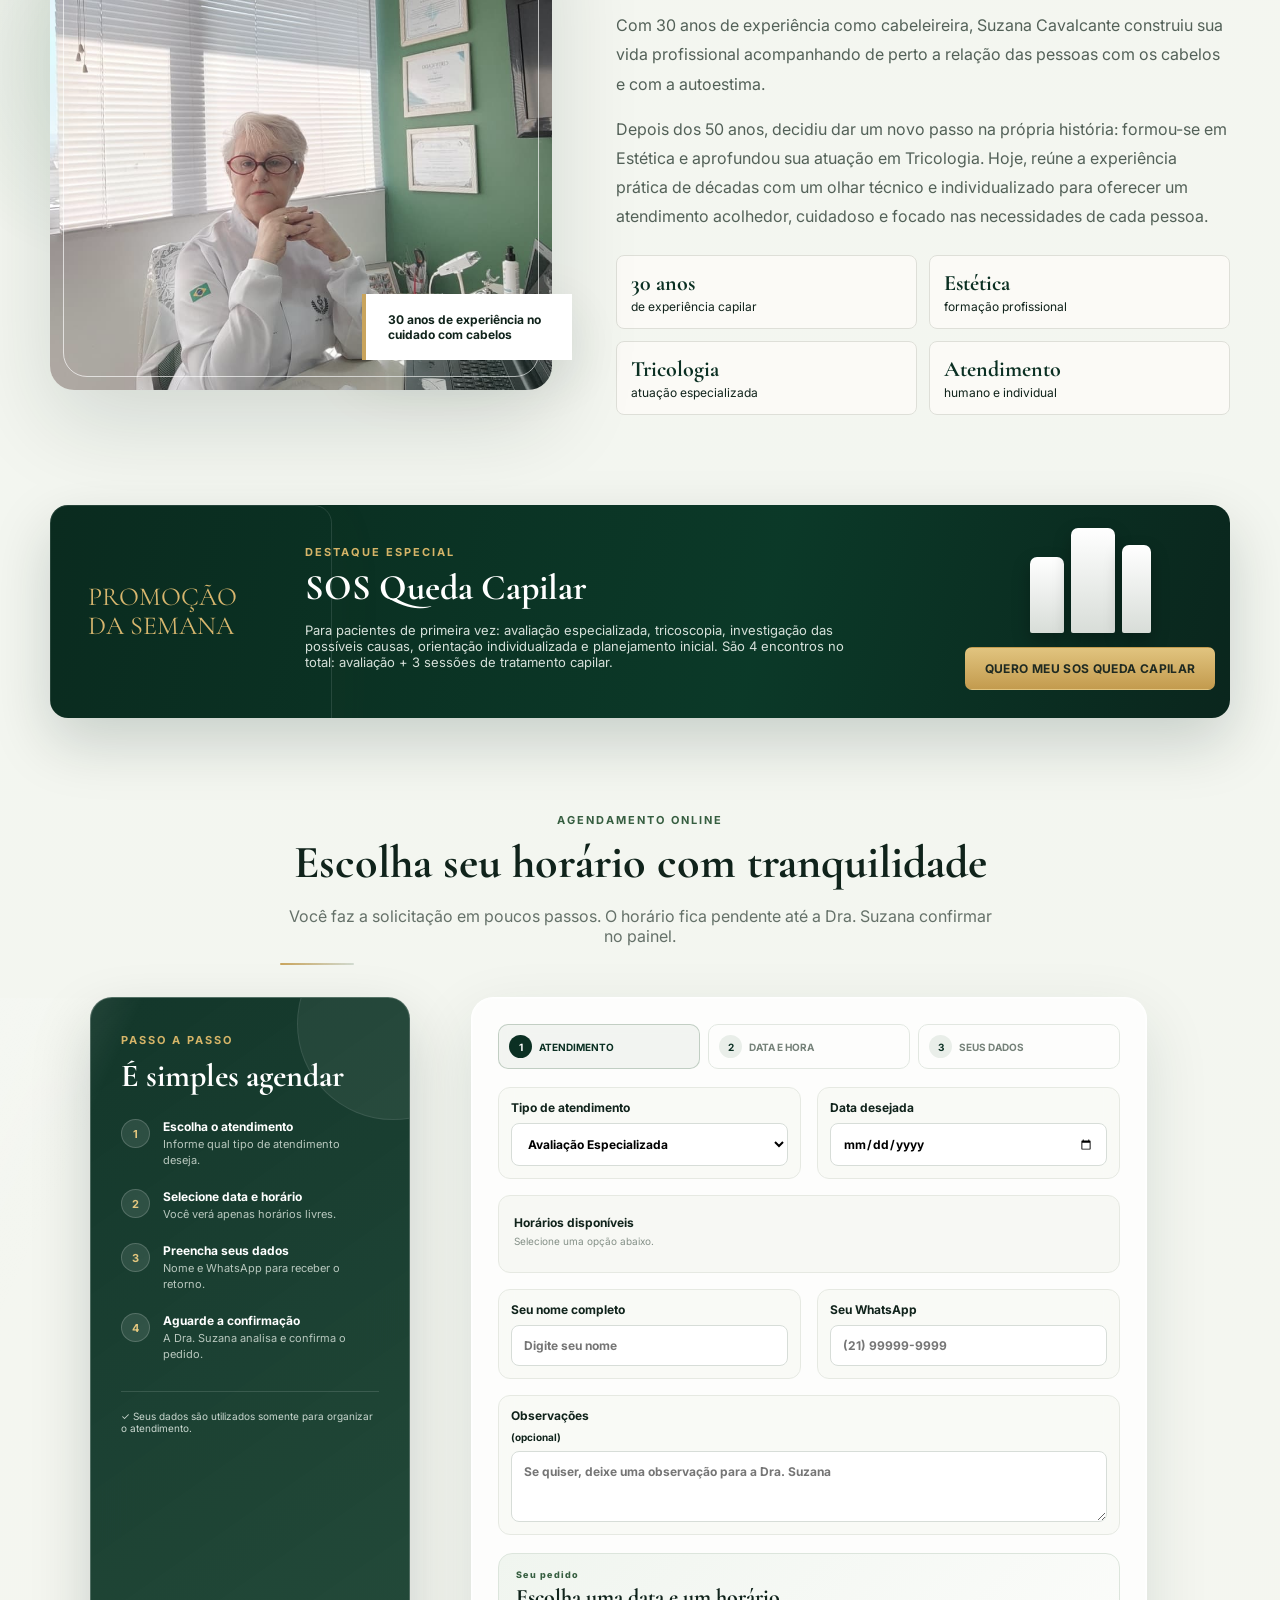
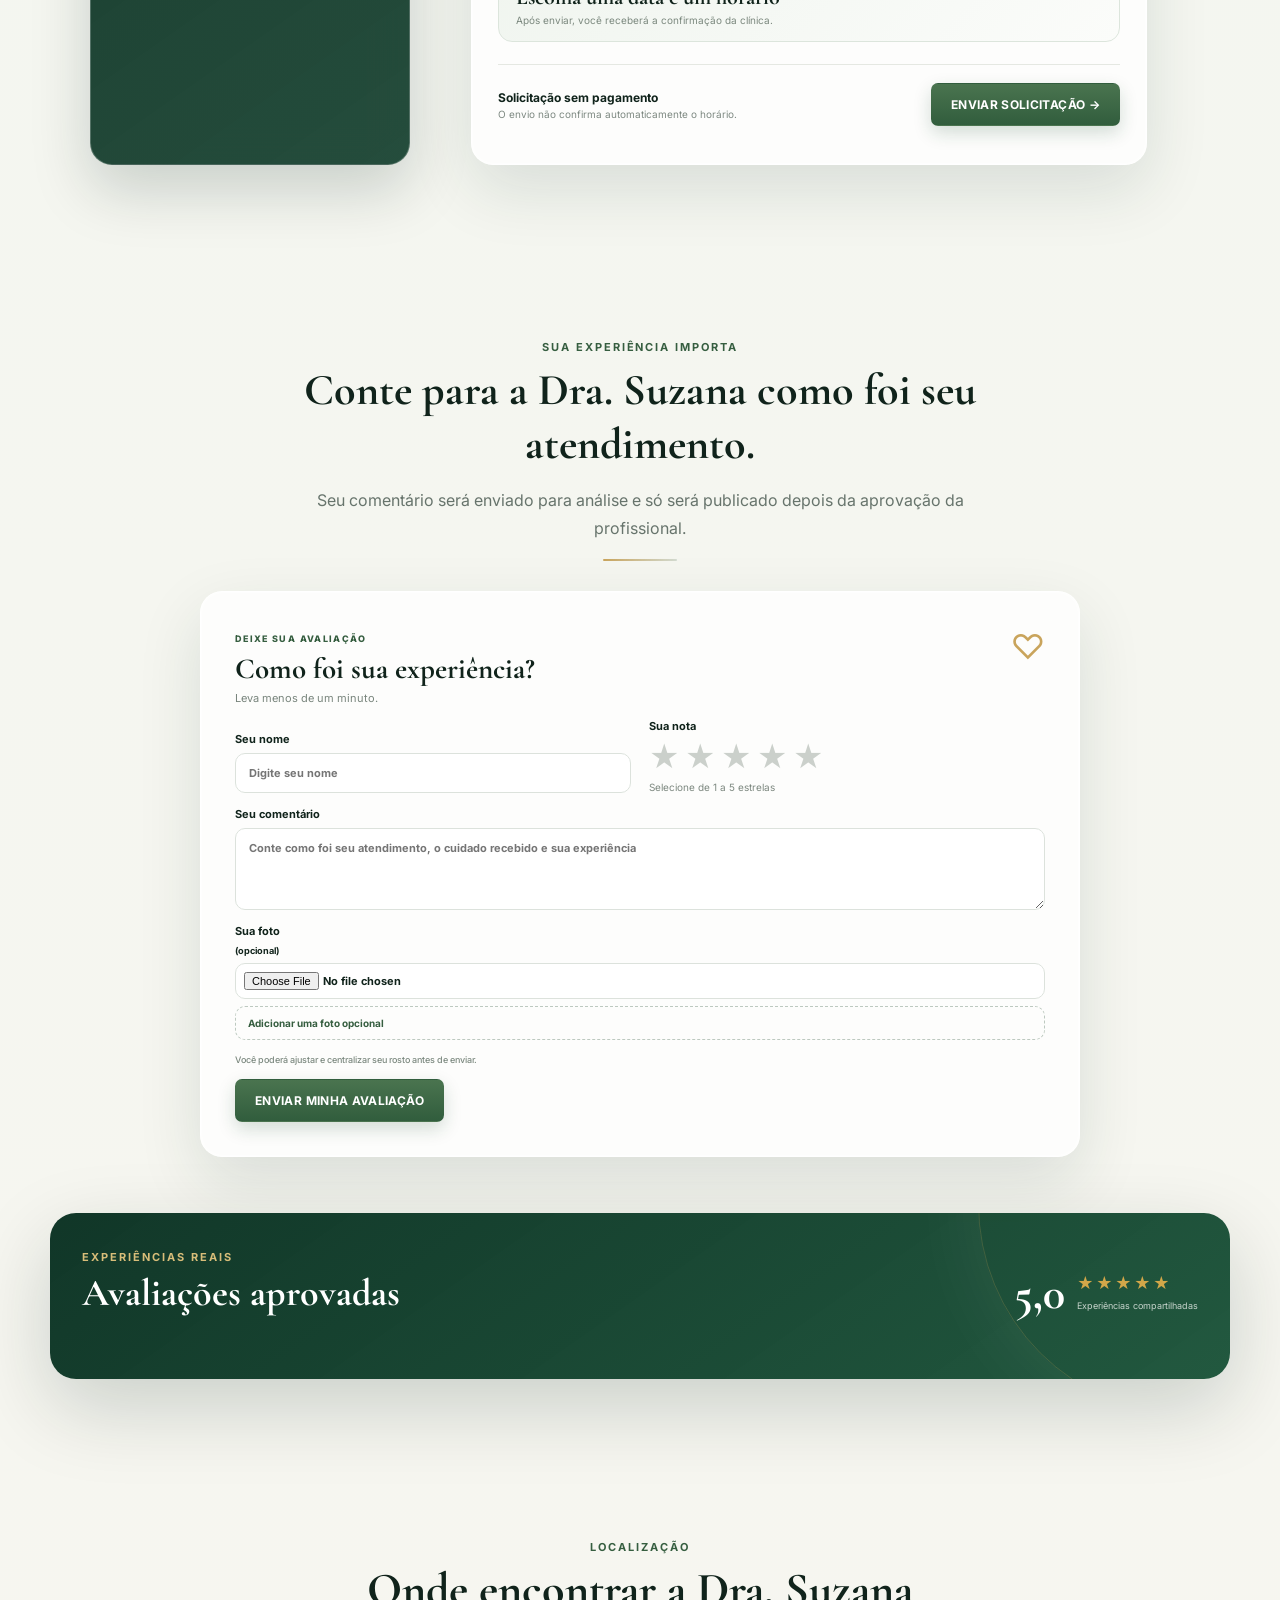
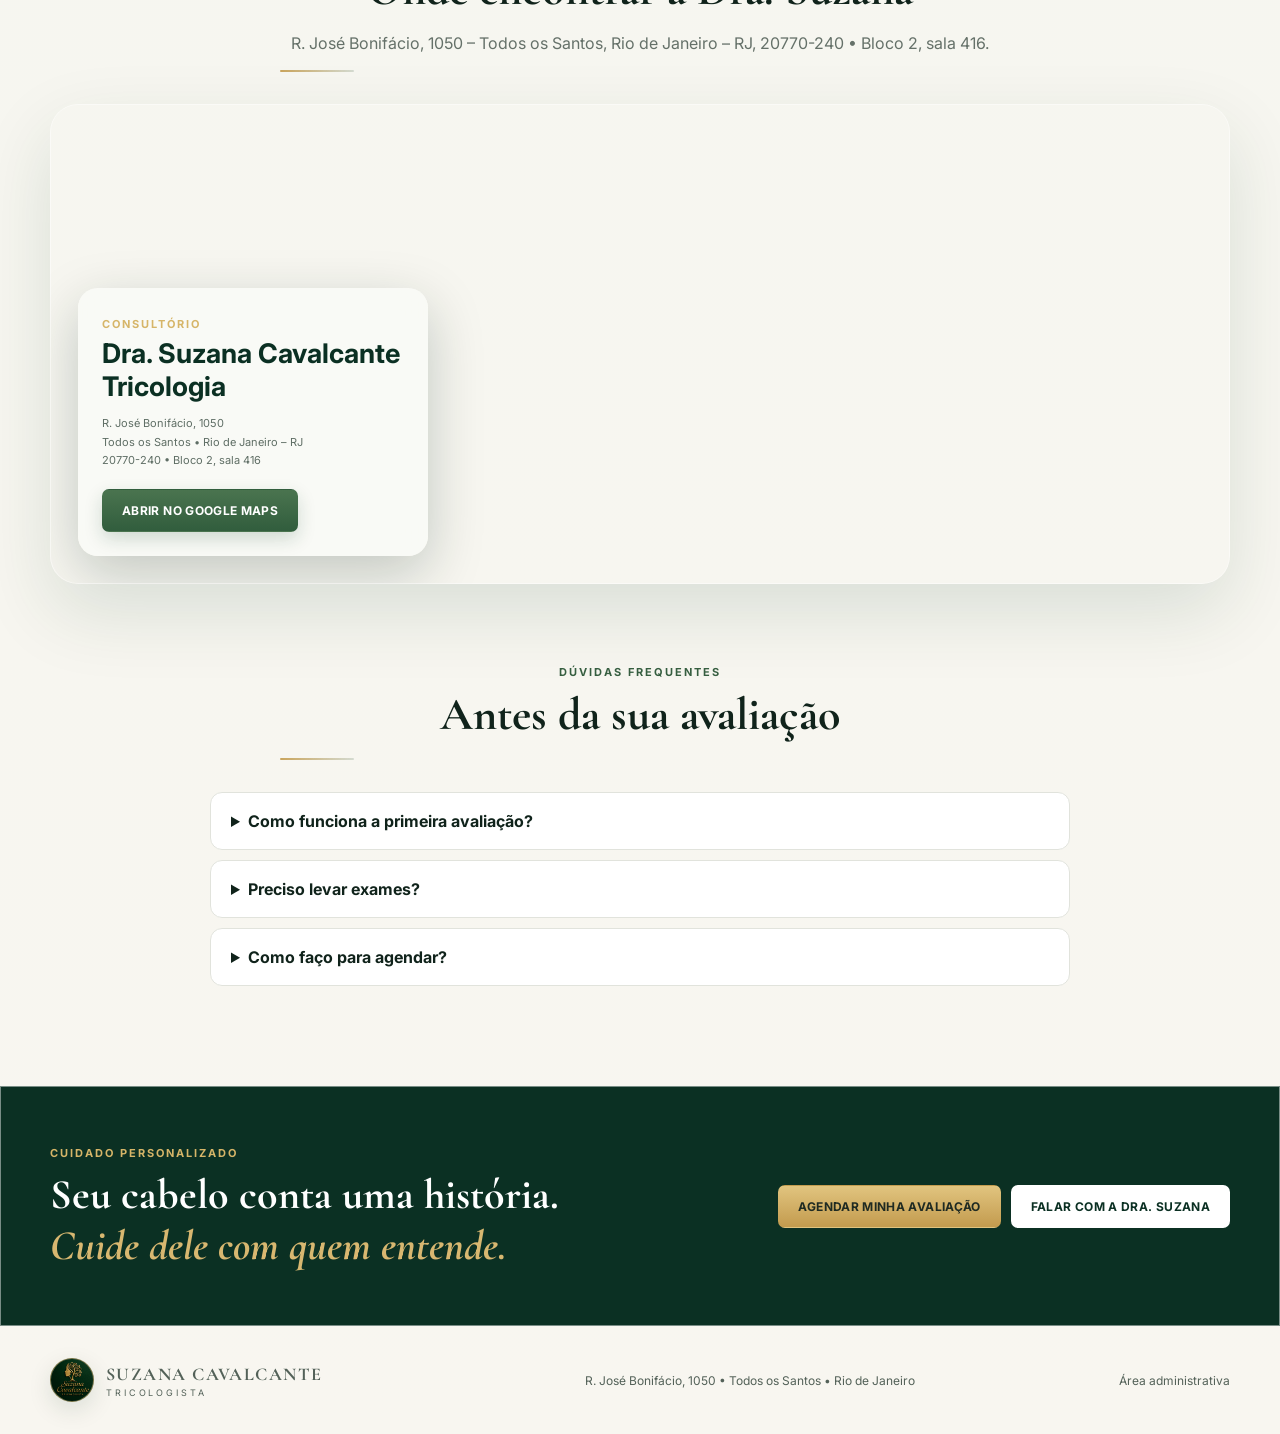
==== commit bdadf4fc: "V7.6 - Avaliações, localização e preview social" ====
--- a/index.html
+++ b/index.html
@@ -15,7 +15,7 @@
   <meta property="og:title" content="Dra. Suzana Cavalcante | Tricologia no Rio de Janeiro" />
   <meta property="og:description" content="Avaliação especializada, tricoscopia e cuidado capilar personalizado com a Dra. Suzana Cavalcante, no Rio de Janeiro." />
   <meta property="og:url" content="https://dra-suzana-tricologia.pages.dev/" />
-  <meta property="og:image" content="https://dra-suzana-tricologia.pages.dev/assets/social-preview.jpg?v=74" />
+  <meta property="og:image" content="https://dra-suzana-tricologia.pages.dev/api/social-preview" />
   <meta property="og:image:width" content="1200" />
   <meta property="og:image:height" content="630" />
   <meta property="og:image:type" content="image/jpeg" />
@@ -23,7 +23,7 @@
   <meta name="twitter:card" content="summary_large_image" />
   <meta name="twitter:title" content="Dra. Suzana Cavalcante | Tricologia no Rio de Janeiro" />
   <meta name="twitter:description" content="Avaliação especializada, tricoscopia e cuidado capilar personalizado no Rio de Janeiro." />
-  <meta name="twitter:image" content="https://dra-suzana-tricologia.pages.dev/assets/social-preview.jpg?v=74" />
+  <meta name="twitter:image" content="https://dra-suzana-tricologia.pages.dev/api/social-preview" />
   <link rel="preconnect" href="https://fonts.googleapis.com">
   <link rel="preconnect" href="https://fonts.gstatic.com" crossorigin>
   <link href="https://fonts.googleapis.com/css2?family=Cormorant+Garamond:ital,wght@0,600;0,700;1,600&family=Inter:wght@400;500;600;700&display=swap" rel="stylesheet">
@@ -119,7 +119,7 @@
         <div class="testimonial-track responsive-reviews" id="testimonialTrack"></div>
       </div>
     </section>
-    <section class="location-section shell reveal" id="contato"><div class="section-heading"><span class="eyebrow green">LOCALIZAÇÃO</span><h2>Onde encontrar a Dra. Suzana</h2><p>R. José Bonifácio, 1050 – Bloco 2, sala 416 – Todos os Santos, Rio de Janeiro – RJ, 20770-240.</p></div><div class="location-map premium-surface"><iframe title="Mapa — Dra. Suzana Cavalcante Tricologia" src="https://www.google.com/maps?q=R.%20Jos%C3%A9%20Bonif%C3%A1cio%2C%201050%2C%20Todos%20os%20Santos%2C%20Rio%20de%20Janeiro%2C%20RJ%2C%2020770-240&output=embed" loading="lazy" referrerpolicy="no-referrer-when-downgrade" allowfullscreen></iframe><div class="location-card"><span class="eyebrow">CONSULTÓRIO</span><h3>Dra. Suzana Cavalcante Tricologia</h3><p>R. José Bonifácio, 1050<br>Bloco 2, sala 416<br>Todos os Santos • Rio de Janeiro – RJ</p><a class="btn btn-primary" target="_blank" rel="noopener" href="https://www.google.com/maps/search/?api=1&query=R.%20Jos%C3%A9%20Bonif%C3%A1cio%2C%201050%2C%20Todos%20os%20Santos%2C%20Rio%20de%20Janeiro%2C%20RJ%2C%2020770-240">Abrir no Google Maps</a></div></div></section>
+    <section class="location-section shell reveal" id="contato"><div class="section-heading"><span class="eyebrow green">LOCALIZAÇÃO</span><h2>Onde encontrar a Dra. Suzana</h2><p>R. José Bonifácio, 1050 – Todos os Santos, Rio de Janeiro – RJ, 20770-240 • Bloco 2, sala 416.</p></div><div class="location-map premium-surface"><iframe title="Mapa — Dra. Suzana Cavalcante Tricologia" src="https://www.google.com/maps?q=R.%20Jos%C3%A9%20Bonif%C3%A1cio%2C%201050%20-%20Todos%20os%20Santos%2C%20Rio%20de%20Janeiro%20-%20RJ%2C%2020770-240&output=embed" loading="lazy" referrerpolicy="no-referrer-when-downgrade" allowfullscreen></iframe><div class="location-card"><span class="eyebrow">CONSULTÓRIO</span><h3>Dra. Suzana Cavalcante Tricologia</h3><p>R. José Bonifácio, 1050<br>Todos os Santos • Rio de Janeiro – RJ<br>20770-240 • Bloco 2, sala 416</p><a class="btn btn-primary" target="_blank" rel="noopener" href="https://maps.google.com/maps?client=opera-gx&um=1&ie=UTF-8&fb=1&gl=br&sa=X&ftid=0x997d7ba7e8cc89:0x61691e3d1df4681b">Abrir no Google Maps</a></div></div></section>
 
     <section class="faq shell reveal"><div class="section-heading"><span class="eyebrow green">DÚVIDAS FREQUENTES</span><h2>Antes da sua avaliação</h2></div><div class="faq-list"><details><summary>Como funciona a primeira avaliação?</summary><p>A Dra. Suzana conversa com você, entende sua queixa e realiza a avaliação necessária para orientar os próximos passos.</p></details><details><summary>Preciso levar exames?</summary><p>Se você tiver exames recentes relacionados ao seu quadro, pode levá-los. A necessidade de outros exames poderá ser orientada durante o atendimento.</p></details><details><summary>Como faço para agendar?</summary><p>Use o formulário de agendamento desta página ou fale diretamente pelo WhatsApp.</p></details></div></section>
 
--- a/styles.css
+++ b/styles.css
@@ -89,3 +89,14 @@
 /* V7.4 — retrato de avaliações, favicon e localização */
 .photo-upload em{display:block;margin-top:7px;font-size:9px;font-style:normal;color:#7b887f;font-weight:500}.crop-modal{position:fixed;inset:0;z-index:1200;background:rgba(4,25,18,.72);backdrop-filter:blur(10px);display:none;place-items:center;padding:18px}.crop-modal.open{display:grid}.crop-dialog{width:min(520px,100%);background:#f8faf6;border-radius:26px;padding:24px;box-shadow:0 35px 100px rgba(0,0,0,.34)}.crop-head{display:flex;justify-content:space-between;gap:20px}.crop-head small{font-size:9px;letter-spacing:.16em;color:#96762e;font-weight:800}.crop-head h3{font-size:30px;margin:3px 0}.crop-head p{font-size:10px;color:#748078;margin:0 0 16px}.crop-head button{border:0;background:#e8eee8;width:34px;height:34px;border-radius:50%;font-size:22px;cursor:pointer}.crop-stage{width:min(360px,82vw);aspect-ratio:1;margin:8px auto 20px;border-radius:22px;overflow:hidden;position:relative;background:#dfe8e1;touch-action:none;cursor:grab;box-shadow:inset 0 0 0 2px rgba(255,255,255,.85),0 14px 35px rgba(10,50,35,.15)}.crop-stage:after{content:"";position:absolute;inset:0;border-radius:50%;box-shadow:0 0 0 100vmax rgba(8,36,26,.38);pointer-events:none}.crop-stage img{position:absolute;max-width:none;user-select:none;pointer-events:none;transform-origin:center}.crop-controls{display:grid;gap:16px}.crop-controls>label{display:grid;grid-template-columns:auto 1fr;align-items:center;gap:12px;font-size:10px;font-weight:700;color:#44554b}.crop-controls>div{display:flex;justify-content:flex-end;gap:10px}.crop-controls input{accent-color:#174d37}.testimonial-card{padding:22px!important;min-height:230px;display:flex;flex-direction:column;align-items:flex-start}.testimonial-card .review-avatar{width:76px!important;height:76px!important;aspect-ratio:1;border-radius:50%!important;object-fit:cover!important;margin:0 0 16px!important;border:3px solid rgba(216,189,121,.8);box-shadow:0 8px 24px rgba(0,0,0,.14)}.testimonial-card p{font-size:16px!important;line-height:1.65!important;flex:1;margin:12px 0 18px!important}.testimonial-card strong{font-size:12px}.testimonial-card .stars{font-size:15px}.location-section{padding:76px 0}.location-map{position:relative;overflow:hidden;border-radius:28px;min-height:480px;box-shadow:0 28px 75px rgba(8,54,35,.12)}.location-map iframe{width:100%;height:480px;border:0;display:block}.location-card{position:absolute;left:28px;bottom:28px;width:min(350px,calc(100% - 56px));padding:24px;border-radius:20px;background:rgba(249,250,246,.94);backdrop-filter:blur(14px);box-shadow:0 18px 55px rgba(8,36,26,.22)}.location-card h3{font-size:27px;margin:5px 0 9px;color:#0b3023}.location-card p{font-size:11px;line-height:1.7;color:#5f6e65}.location-card .btn{margin-top:8px}
 @media(max-width:640px){.crop-dialog{padding:18px;border-radius:20px}.crop-head h3{font-size:26px}.crop-controls>div{display:grid;grid-template-columns:1fr 1fr}.crop-controls .btn{width:100%}.testimonial-card{min-height:0}.testimonial-card .review-avatar{width:66px!important;height:66px!important}.testimonial-card p{font-size:15px!important}.location-section{padding:52px 0}.location-map{min-height:570px}.location-map iframe{height:330px}.location-card{position:relative;left:auto;bottom:auto;width:auto;margin:0;border-radius:0;padding:22px}.location-card .btn{width:100%}}
+
+/* V7.5 — identidade do paciente, crop acessível e controles responsivos */
+.review-person{display:flex;align-items:center;gap:13px;margin-bottom:14px}.testimonial-card .review-person .review-avatar{margin:0!important;flex:0 0 auto}.review-person-copy{display:grid;gap:2px}.review-person-copy strong{font-size:15px!important;line-height:1.1;color:#183b2d}.review-person-copy small{font-size:10px;color:#7b887f;font-weight:600}.review-avatar-fallback{display:grid!important;place-items:center;background:#e8efe9;color:#174d37;font-weight:800;font-size:22px}.testimonial-card .stars{margin-top:2px}.crop-modal{overflow-y:auto;overscroll-behavior:contain;align-items:start}.crop-modal.open{display:grid}.crop-dialog{margin:auto;max-height:none}.crop-controls #cropCancel{background:#eef3ee!important;color:#174d37!important;border:1px solid #9bb3a5!important;box-shadow:none!important}.crop-controls #cropCancel:hover{background:#dfe9e2!important}.crop-controls input[type=range]{appearance:auto!important;-webkit-appearance:auto!important;width:100%!important;min-width:160px!important;height:24px!important;cursor:pointer!important;pointer-events:auto!important;position:relative!important;z-index:3!important}.crop-open{overflow:auto!important}.crop-stage{touch-action:none}.crop-stage:active{cursor:grabbing}
+@media(max-height:760px){.crop-modal{place-items:start center}.crop-dialog{margin:10px auto}.crop-stage{width:min(300px,72vw);margin-bottom:12px}.crop-head p{margin-bottom:8px}}
+@media(max-width:640px){.review-person-copy strong{font-size:14px!important}.crop-modal{padding:10px}.crop-controls>label{grid-template-columns:1fr;gap:4px}.crop-controls input[type=range]{min-width:0!important}}
+
+/* V7.6 — prévia social editável */
+.admin-divider{height:1px;background:rgba(18,72,52,.14);margin:34px 0}
+.social-preview-admin{margin:14px 0 18px;border-radius:20px;overflow:hidden;background:#0b3f2d;box-shadow:0 16px 38px rgba(12,45,33,.12);aspect-ratio:1200/630;max-width:720px}
+.social-preview-admin img{display:block;width:100%;height:100%;object-fit:cover}
+@media(max-width:640px){.social-preview-admin{border-radius:14px}}
